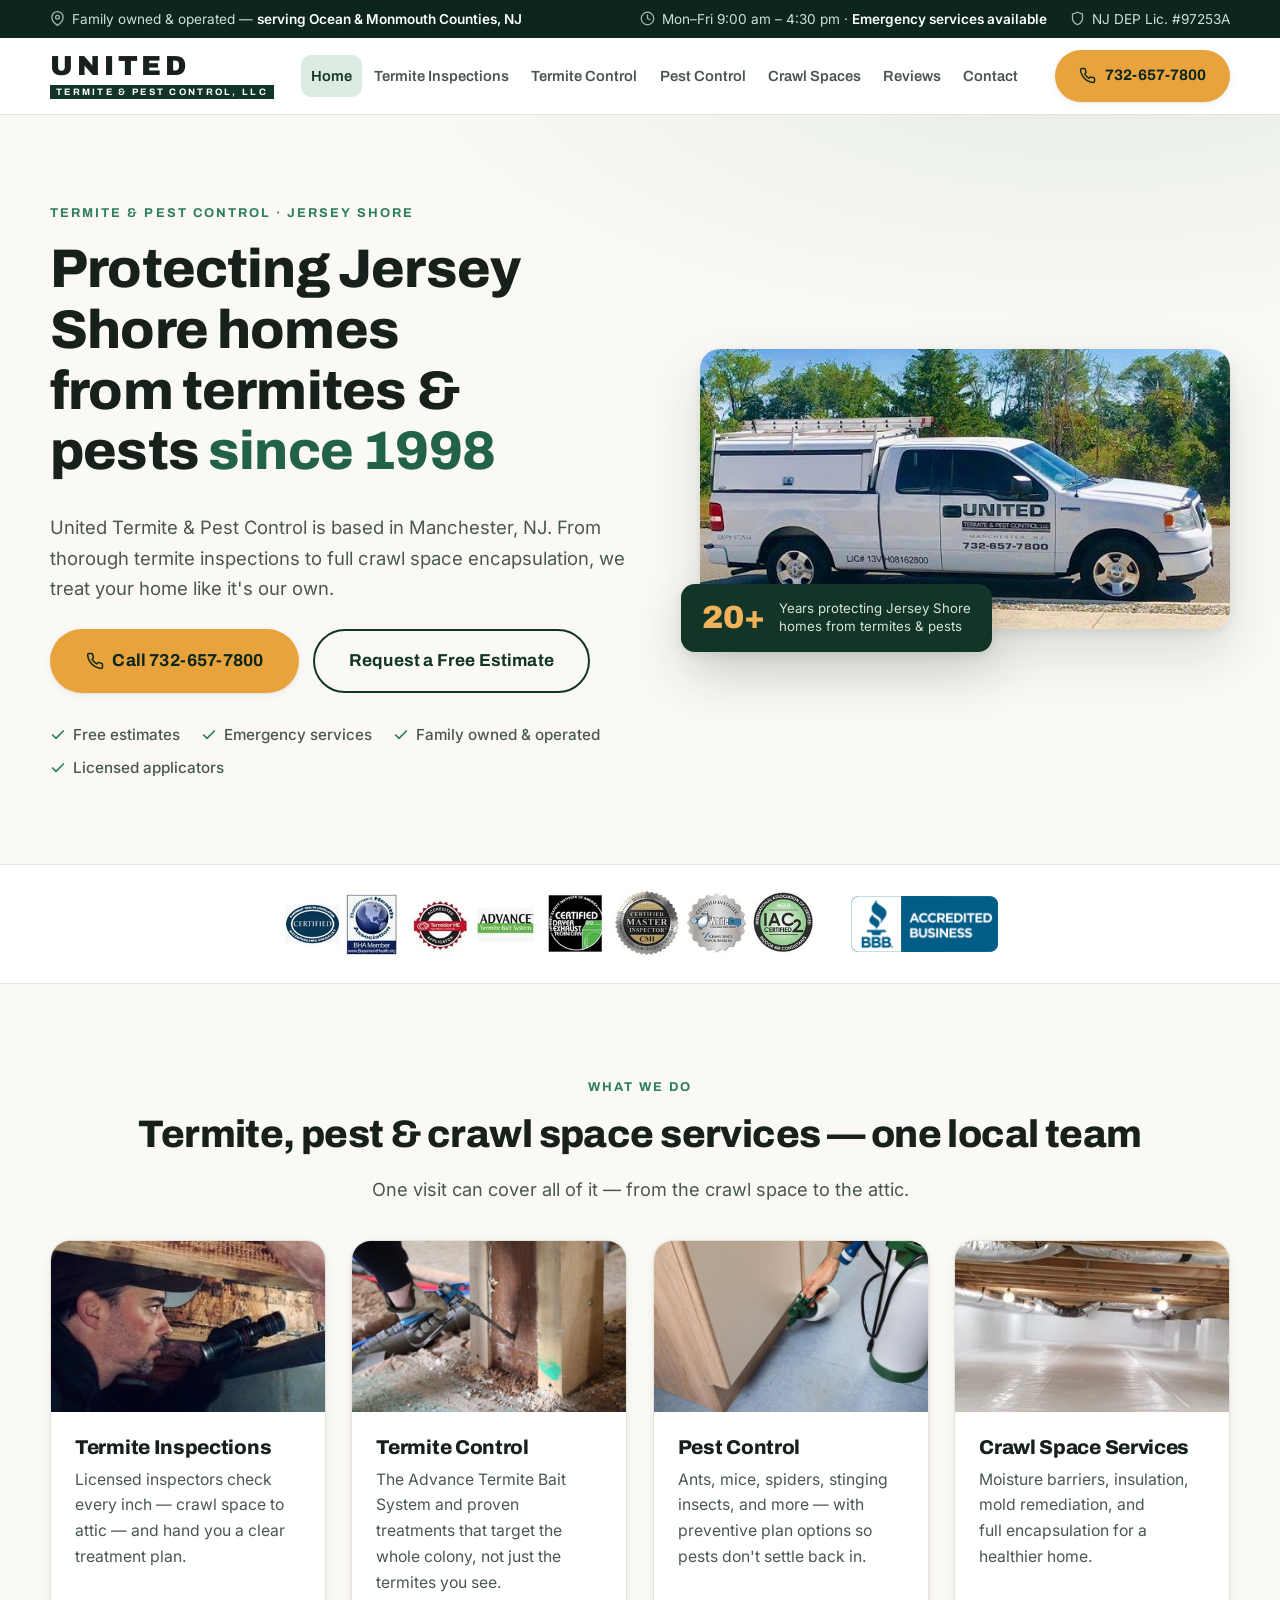
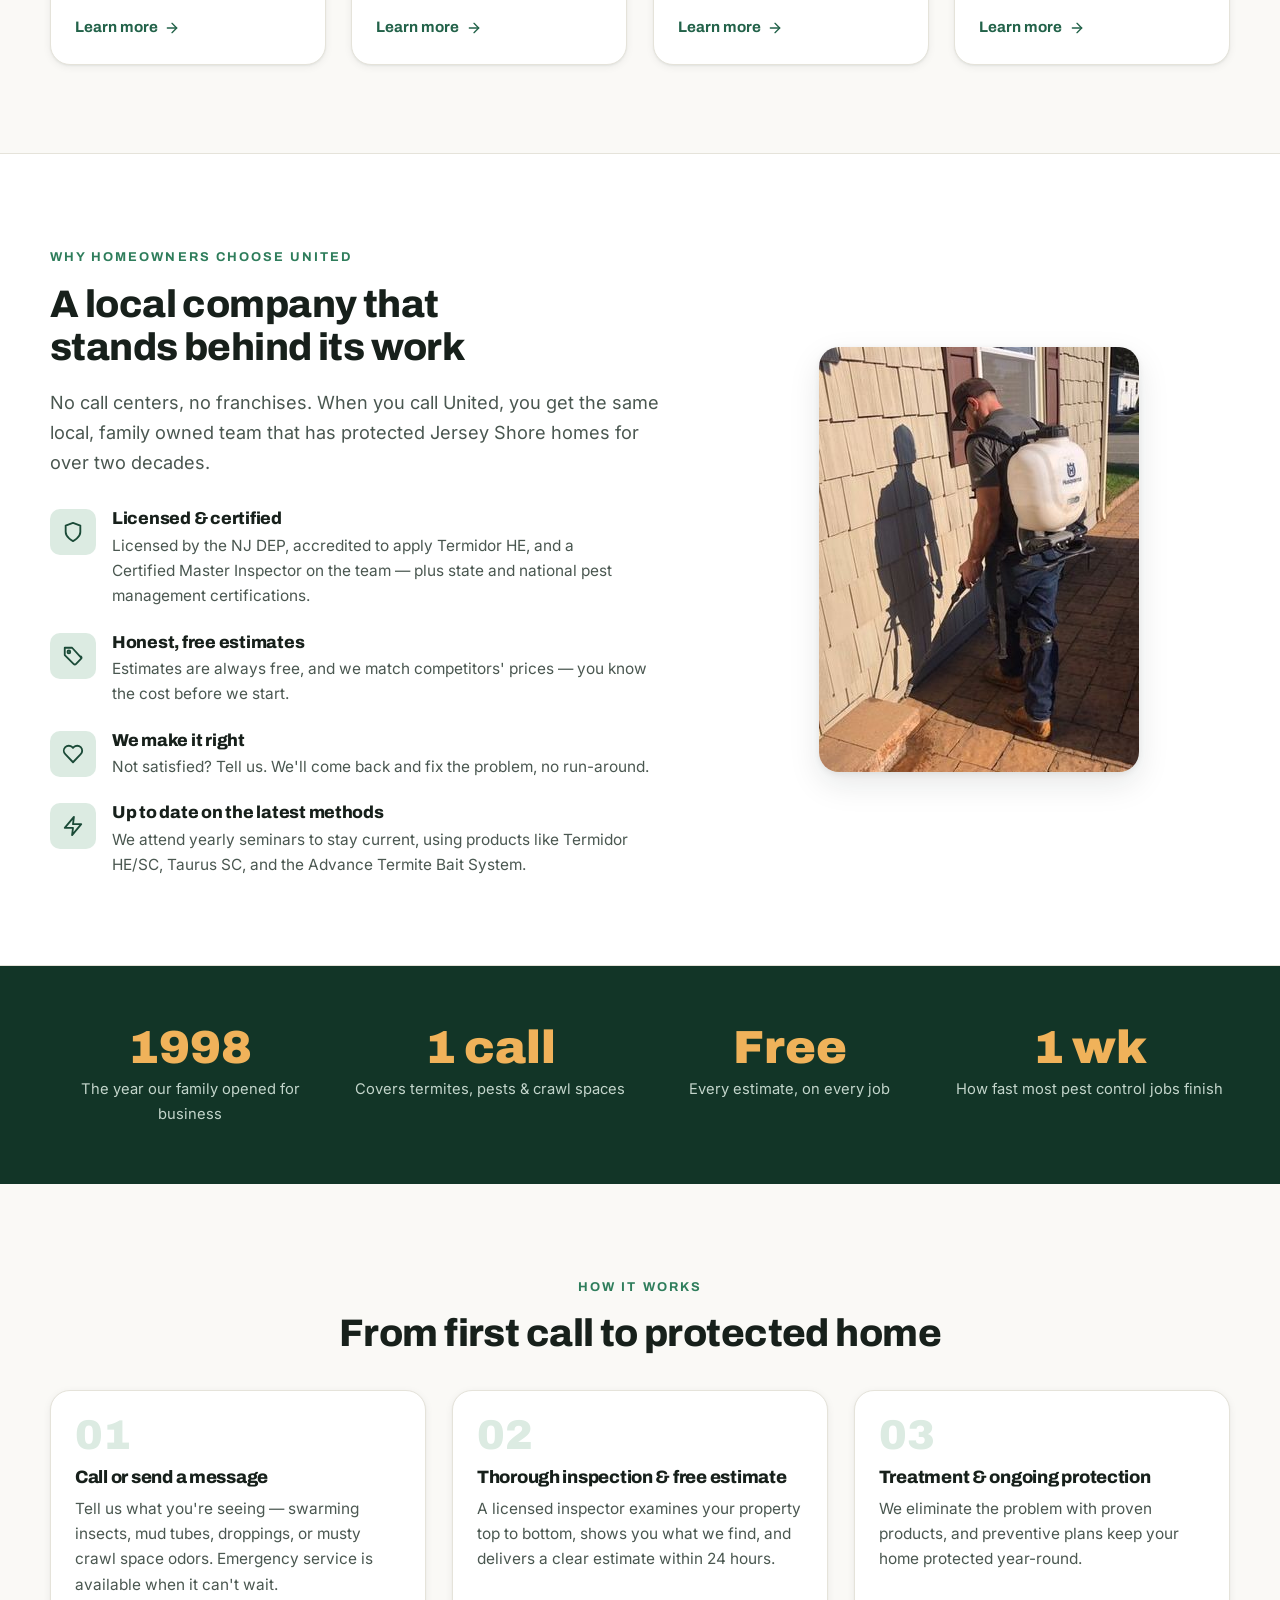
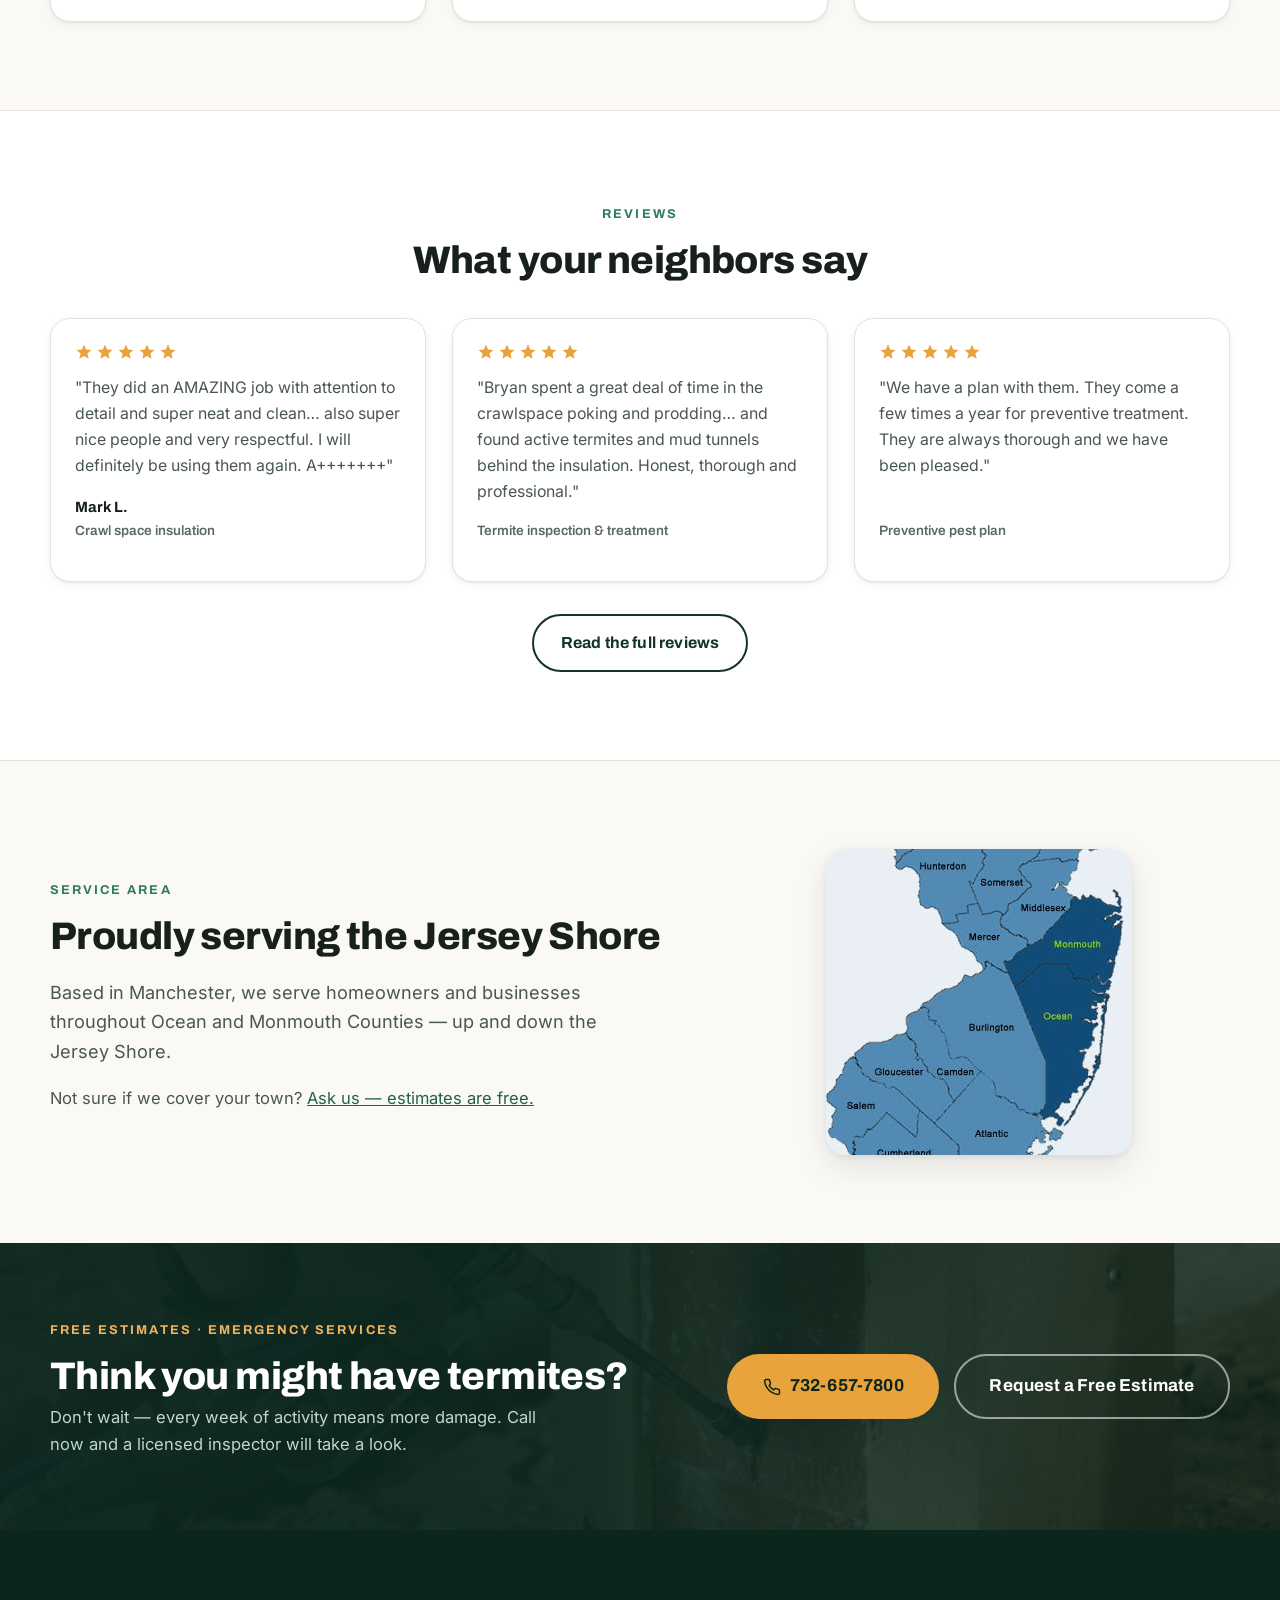
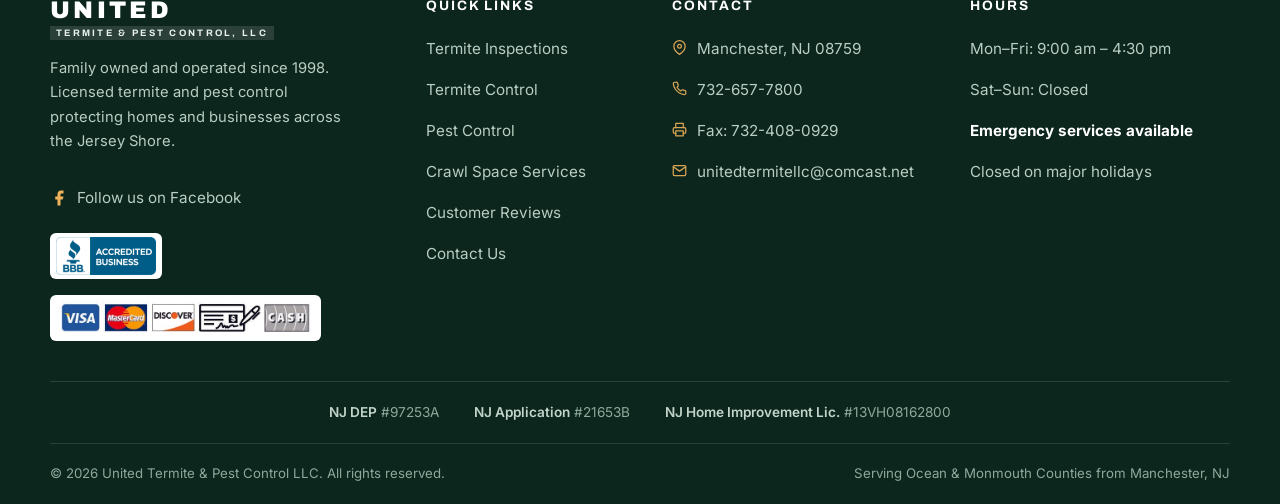
==== index.html @ 91f745ea "United Termite & Pest Control — rebuilt website Static, dependency-free rebuild of unitedtermitenj.n" ====
<!DOCTYPE html>
<html lang="en">
<head>
  <meta charset="utf-8">
  <meta name="viewport" content="width=device-width, initial-scale=1">
  <meta name="theme-color" content="#0c261d">
  <meta name="twitter:card" content="summary_large_image">
  <title>United Termite &amp; Pest Control LLC | Manchester, NJ</title>
  <meta name="description" content="Family owned termite &amp; pest control serving Ocean &amp; Monmouth Counties, NJ since 1998. Free estimates &amp; emergency service. Call 732-657-7800.">
  <link rel="canonical" href="https://www.unitedtermitenj.net/">
  <meta property="og:type" content="website">
  <meta property="og:title" content="United Termite &amp; Pest Control LLC | Manchester, NJ">
  <meta property="og:description" content="Family owned termite &amp; pest control serving the Jersey Shore since 1998. Free estimates — call 732-657-7800.">
  <meta property="og:image" content="https://www.unitedtermitenj.net/images/og-card.jpg">
  <meta property="og:url" content="https://www.unitedtermitenj.net/">
  <link rel="icon" type="image/svg+xml" href="favicon.svg">
  <link rel="apple-touch-icon" href="apple-touch-icon.png">
  <link rel="manifest" href="site.webmanifest">
  <link rel="preload" as="font" type="font/woff2" href="fonts/inter-latin.woff2" crossorigin>
  <link rel="preload" as="font" type="font/woff2" href="fonts/archivo-latin.woff2" crossorigin>
  <link rel="stylesheet" href="css/styles.css">
  <script type="application/ld+json">
  {
    "@context": "https://schema.org",
    "@type": ["LocalBusiness", "HomeAndConstructionBusiness"],
    "@id": "https://www.unitedtermitenj.net/#business",
    "name": "United Termite & Pest Control LLC",
    "description": "Family owned termite and pest control company serving Ocean & Monmouth Counties, NJ since 1998. Termite inspections, termite control, pest control, and crawl space services.",
    "url": "https://www.unitedtermitenj.net/",
    "telephone": "+1-732-657-7800",
    "faxNumber": "+1-732-408-0929",
    "email": "unitedtermitellc@comcast.net",
    "foundingDate": "1998",
    "image": "https://www.unitedtermitenj.net/images/truck.jpg",
    "address": {
      "@type": "PostalAddress",
      "addressLocality": "Manchester",
      "addressRegion": "NJ",
      "postalCode": "08759",
      "addressCountry": "US"
    },
    "areaServed": [
      { "@type": "AdministrativeArea", "name": "Ocean County, NJ" },
      { "@type": "AdministrativeArea", "name": "Monmouth County, NJ" }
    ],
    "openingHoursSpecification": [{
      "@type": "OpeningHoursSpecification",
      "dayOfWeek": ["Monday", "Tuesday", "Wednesday", "Thursday", "Friday"],
      "opens": "09:00",
      "closes": "16:30"
    }],
    "sameAs": ["https://www.facebook.com/united-termite-pest-control-llc-146600598717512"]
  }
  </script>
</head>
<body>
  <a class="skip-link" href="#main">Skip to content</a>

  <div class="topbar">
    <div class="container">
      <span class="topbar-item">
        <svg width="15" height="15" viewBox="0 0 24 24" fill="none" stroke="currentColor" stroke-width="2" stroke-linecap="round" stroke-linejoin="round" aria-hidden="true"><path d="M21 10c0 7-9 13-9 13s-9-6-9-13a9 9 0 0 1 18 0z"/><circle cx="12" cy="10" r="3"/></svg>
        <span><span class="topbar-lede">Family owned &amp; operated — </span><strong>serving Ocean &amp; Monmouth Counties, NJ</strong></span>
      </span>
      <div class="topbar-right">
        <span class="topbar-item topbar-hours">
          <svg width="15" height="15" viewBox="0 0 24 24" fill="none" stroke="currentColor" stroke-width="2" stroke-linecap="round" stroke-linejoin="round" aria-hidden="true"><circle cx="12" cy="12" r="10"/><polyline points="12 6 12 12 16 14"/></svg>
          <span>Mon–Fri 9:00 am – 4:30 pm · <strong>Emergency services available</strong></span>
        </span>
        <span class="topbar-item">
          <svg width="15" height="15" viewBox="0 0 24 24" fill="none" stroke="currentColor" stroke-width="2" stroke-linecap="round" stroke-linejoin="round" aria-hidden="true"><path d="M12 22s8-4 8-10V5l-8-3-8 3v7c0 6 8 10 8 10z"/></svg>
          <span>NJ DEP Lic. #97253A</span>
        </span>
      </div>
    </div>
  </div>

  <header class="site-header">
    <div class="container">
      <a class="brand" href="index.html" aria-label="United Termite and Pest Control LLC — home">
        <span class="brand-name">UNITED</span>
        <span class="brand-sub">TERMITE &amp; PEST CONTROL, LLC</span>
      </a>
      <button class="nav-toggle" aria-expanded="false" aria-controls="site-nav">
        <span class="bars"></span>
        <span class="visually-hidden">Menu</span>
      </button>
      <nav class="site-nav" id="site-nav" aria-label="Main navigation">
        <a href="index.html" aria-current="page">Home</a>
        <a href="termite-inspections.html">Termite Inspections</a>
        <a href="termite-control.html">Termite Control</a>
        <a href="pest-control.html">Pest Control</a>
        <a href="crawl-space-services.html">Crawl Spaces</a>
        <a href="reviews.html">Reviews</a>
        <a href="contact.html">Contact</a>
        <a class="nav-call" href="tel:+17326577800">Call 732-657-7800</a>
      </nav>
      <div class="header-cta">
        <a class="btn btn--primary" href="tel:+17326577800">
          <svg width="17" height="17" viewBox="0 0 24 24" fill="none" stroke="currentColor" stroke-width="2" stroke-linecap="round" stroke-linejoin="round" aria-hidden="true"><path d="M22 16.92v3a2 2 0 0 1-2.18 2 19.79 19.79 0 0 1-8.63-3.07 19.5 19.5 0 0 1-6-6 19.79 19.79 0 0 1-3.07-8.67A2 2 0 0 1 4.11 2h3a2 2 0 0 1 2 1.72 12.84 12.84 0 0 0 .7 2.81 2 2 0 0 1-.45 2.11L8.09 9.91a16 16 0 0 0 6 6l1.27-1.27a2 2 0 0 1 2.11-.45 12.84 12.84 0 0 0 2.81.7A2 2 0 0 1 22 16.92z"/></svg>
          732-657-7800
        </a>
      </div>
    </div>
  </header>

  <main id="main">

    <!-- Hero -->
    <section class="hero">
      <div class="container">
        <div class="hero-content">
          <span class="kicker">Termite &amp; Pest Control · Jersey Shore</span>
          <h1>Protecting Jersey Shore homes from termites &amp; pests <span class="accent">since 1998</span></h1>
          <p class="hero-sub">United Termite &amp; Pest Control is based in Manchester, NJ. From thorough termite inspections to full crawl space encapsulation, we treat your home like it's our own.</p>
          <div class="hero-ctas">
            <a class="btn btn--primary btn--lg" href="tel:+17326577800">
              <svg width="18" height="18" viewBox="0 0 24 24" fill="none" stroke="currentColor" stroke-width="2" stroke-linecap="round" stroke-linejoin="round" aria-hidden="true"><path d="M22 16.92v3a2 2 0 0 1-2.18 2 19.79 19.79 0 0 1-8.63-3.07 19.5 19.5 0 0 1-6-6 19.79 19.79 0 0 1-3.07-8.67A2 2 0 0 1 4.11 2h3a2 2 0 0 1 2 1.72 12.84 12.84 0 0 0 .7 2.81 2 2 0 0 1-.45 2.11L8.09 9.91a16 16 0 0 0 6 6l1.27-1.27a2 2 0 0 1 2.11-.45 12.84 12.84 0 0 0 2.81.7A2 2 0 0 1 22 16.92z"/></svg>
              Call 732-657-7800
            </a>
            <a class="btn btn--outline btn--lg" href="contact.html">Request a Free Estimate</a>
          </div>
          <ul class="hero-points">
            <li><svg width="16" height="16" viewBox="0 0 24 24" fill="none" stroke="currentColor" stroke-width="2.5" stroke-linecap="round" stroke-linejoin="round" aria-hidden="true"><polyline points="20 6 9 17 4 12"/></svg>Free estimates</li>
            <li><svg width="16" height="16" viewBox="0 0 24 24" fill="none" stroke="currentColor" stroke-width="2.5" stroke-linecap="round" stroke-linejoin="round" aria-hidden="true"><polyline points="20 6 9 17 4 12"/></svg>Emergency services</li>
            <li><svg width="16" height="16" viewBox="0 0 24 24" fill="none" stroke="currentColor" stroke-width="2.5" stroke-linecap="round" stroke-linejoin="round" aria-hidden="true"><polyline points="20 6 9 17 4 12"/></svg>Family owned &amp; operated</li>
            <li><svg width="16" height="16" viewBox="0 0 24 24" fill="none" stroke="currentColor" stroke-width="2.5" stroke-linecap="round" stroke-linejoin="round" aria-hidden="true"><polyline points="20 6 9 17 4 12"/></svg>Licensed applicators</li>
          </ul>
        </div>
        <div class="hero-media">
          <img class="hero-photo" src="images/truck.jpg" alt="United Termite &amp; Pest Control service truck in Manchester, NJ" width="640" height="338" fetchpriority="high" decoding="async">
          <div class="hero-badge">
            <span class="num">20+</span>
            <span class="lbl">Years protecting Jersey Shore<br>homes from termites &amp; pests</span>
          </div>
        </div>
      </div>
    </section>

    <!-- Credentials strip -->
    <div class="trustbar">
      <div class="container">
        <img src="images/badges.jpg" alt="Certifications: Basement Health Association, Termidor HE Accredited Applicator, Advance Termite Bait System, Certified Dryer Exhaust Technician, Certified Master Inspector, WhiteCap Crawl Space Vapor Barrier Certified Installer, IAC2 Certified" width="900" height="124" decoding="async">
        <img src="images/bbb.png" alt="BBB Accredited Business" style="max-height:56px" loading="lazy" width="300" height="114" decoding="async">
      </div>
    </div>

    <!-- Services -->
    <section class="section" id="services">
      <div class="container">
        <div class="center reveal">
          <span class="kicker">What we do</span>
          <h2>Termite, pest &amp; crawl space services — one local team</h2>
          <p class="lede">One visit can cover all of it — from the crawl space to the attic.</p>
        </div>
        <div class="grid grid--4 grid-below-intro">
          <a class="card reveal" href="termite-inspections.html">
            <div class="card-media"><img src="images/tech-crawlspace.jpg" alt="Technician inspecting a crawl space with a flashlight" loading="lazy" width="320" height="423" decoding="async"></div>
            <div class="card-body">
              <h3>Termite Inspections</h3>
              <p>Licensed inspectors check every inch — crawl space to attic — and hand you a clear treatment plan.</p>
              <span class="card-link">Learn more <svg width="16" height="16" viewBox="0 0 24 24" fill="none" stroke="currentColor" stroke-width="2" stroke-linecap="round" stroke-linejoin="round" aria-hidden="true"><line x1="5" y1="12" x2="19" y2="12"/><polyline points="12 5 19 12 12 19"/></svg></span>
            </div>
          </a>
          <a class="card reveal" href="termite-control.html">
            <div class="card-media"><img src="images/treatment-injection.jpg" alt="Termite treatment being injected into a wooden support post" loading="lazy" width="1200" height="804" decoding="async"></div>
            <div class="card-body">
              <h3>Termite Control</h3>
              <p>The Advance Termite Bait System and proven treatments that target the whole colony, not just the termites you see.</p>
              <span class="card-link">Learn more <svg width="16" height="16" viewBox="0 0 24 24" fill="none" stroke="currentColor" stroke-width="2" stroke-linecap="round" stroke-linejoin="round" aria-hidden="true"><line x1="5" y1="12" x2="19" y2="12"/><polyline points="12 5 19 12 12 19"/></svg></span>
            </div>
          </a>
          <a class="card reveal" href="pest-control.html">
            <div class="card-media"><img src="images/treatment-baseboard.jpg" alt="Pest control treatment being applied along a kitchen baseboard" loading="lazy" width="1200" height="804" decoding="async"></div>
            <div class="card-body">
              <h3>Pest Control</h3>
              <p>Ants, mice, spiders, stinging insects, and more — with preventive plan options so pests don't settle back in.</p>
              <span class="card-link">Learn more <svg width="16" height="16" viewBox="0 0 24 24" fill="none" stroke="currentColor" stroke-width="2" stroke-linecap="round" stroke-linejoin="round" aria-hidden="true"><line x1="5" y1="12" x2="19" y2="12"/><polyline points="12 5 19 12 12 19"/></svg></span>
            </div>
          </a>
          <a class="card reveal" href="crawl-space-services.html">
            <div class="card-media"><img src="images/crawlspace-encapsulated.jpg" alt="Fully encapsulated crawl space with white vapor barrier" loading="lazy" width="370" height="247" decoding="async"></div>
            <div class="card-body">
              <h3>Crawl Space Services</h3>
              <p>Moisture barriers, insulation, mold remediation, and full encapsulation for a healthier home.</p>
              <span class="card-link">Learn more <svg width="16" height="16" viewBox="0 0 24 24" fill="none" stroke="currentColor" stroke-width="2" stroke-linecap="round" stroke-linejoin="round" aria-hidden="true"><line x1="5" y1="12" x2="19" y2="12"/><polyline points="12 5 19 12 12 19"/></svg></span>
            </div>
          </a>
        </div>
      </div>
    </section>

    <!-- Why choose us -->
    <section class="section section--alt">
      <div class="container split">
        <div class="reveal">
          <span class="kicker">Why homeowners choose United</span>
          <h2>A local company that stands behind its work</h2>
          <p class="lede" style="margin-bottom:2rem">No call centers, no franchises. When you call United, you get the same local, family owned team that has protected Jersey Shore homes for over two decades.</p>
          <div class="grid" style="gap:1.5rem">
            <div class="feature">
              <span class="feature-icon"><svg width="22" height="22" viewBox="0 0 24 24" fill="none" stroke="currentColor" stroke-width="2" stroke-linecap="round" stroke-linejoin="round" aria-hidden="true"><path d="M12 22s8-4 8-10V5l-8-3-8 3v7c0 6 8 10 8 10z"/></svg></span>
              <div>
                <h3>Licensed &amp; certified</h3>
                <p>Licensed by the NJ DEP, accredited to apply Termidor HE, and a Certified Master Inspector on the team — plus state and national pest management certifications.</p>
              </div>
            </div>
            <div class="feature">
              <span class="feature-icon"><svg width="22" height="22" viewBox="0 0 24 24" fill="none" stroke="currentColor" stroke-width="2" stroke-linecap="round" stroke-linejoin="round" aria-hidden="true"><path d="M20.59 13.41 11 3H3v8l9.59 9.59a2 2 0 0 0 2.82 0l5.18-5.36a2 2 0 0 0 0-2.82z"/><circle cx="7.5" cy="7.5" r="1.5"/></svg></span>
              <div>
                <h3>Honest, free estimates</h3>
                <p>Estimates are always free, and we match competitors' prices — you know the cost before we start.</p>
              </div>
            </div>
            <div class="feature">
              <span class="feature-icon"><svg width="22" height="22" viewBox="0 0 24 24" fill="none" stroke="currentColor" stroke-width="2" stroke-linecap="round" stroke-linejoin="round" aria-hidden="true"><path d="M20.42 4.58a5.4 5.4 0 0 0-7.65 0l-.77.78-.77-.78a5.4 5.4 0 0 0-7.65 7.65l.77.78L12 21l7.65-7.99.77-.78a5.4 5.4 0 0 0 0-7.65z"/></svg></span>
              <div>
                <h3>We make it right</h3>
                <p>Not satisfied? Tell us. We'll come back and fix the problem, no run-around.</p>
              </div>
            </div>
            <div class="feature">
              <span class="feature-icon"><svg width="22" height="22" viewBox="0 0 24 24" fill="none" stroke="currentColor" stroke-width="2" stroke-linecap="round" stroke-linejoin="round" aria-hidden="true"><path d="M13 2 3 14h9l-1 8 10-12h-9l1-8z"/></svg></span>
              <div>
                <h3>Up to date on the latest methods</h3>
                <p>We attend yearly seminars to stay current, using products like Termidor HE/SC, Taurus SC, and the Advance Termite Bait System.</p>
              </div>
            </div>
          </div>
        </div>
        <div class="split-media reveal">
          <img class="photo--native" src="images/tech-foundation.jpg" alt="United technician treating the foundation of a Jersey Shore home" loading="lazy" width="320" height="425" decoding="async">
        </div>
      </div>
    </section>

    <!-- Stats -->
    <section class="section--green section--tight">
      <div class="container">
        <h2 class="visually-hidden">United by the numbers</h2>
        <div class="stats">
          <div class="stat reveal"><div class="num">1998</div><div class="lbl">The year our family opened for business</div></div>
          <div class="stat reveal"><div class="num">1 call</div><div class="lbl">Covers termites, pests &amp; crawl spaces</div></div>
          <div class="stat reveal"><div class="num">Free</div><div class="lbl">Every estimate, on every job</div></div>
          <div class="stat reveal"><div class="num">1 wk</div><div class="lbl">How fast most pest control jobs finish</div></div>
        </div>
      </div>
    </section>

    <!-- Process -->
    <section class="section">
      <div class="container">
        <div class="center reveal">
          <span class="kicker">How it works</span>
          <h2>From first call to protected home</h2>
        </div>
        <div class="grid grid--3 steps grid-below-intro">
          <div class="card step reveal">
            <h3>Call or send a message</h3>
            <p>Tell us what you're seeing — swarming insects, mud tubes, droppings, or musty crawl space odors. Emergency service is available when it can't wait.</p>
          </div>
          <div class="card step reveal">
            <h3>Thorough inspection &amp; free estimate</h3>
            <p>A licensed inspector examines your property top to bottom, shows you what we find, and delivers a clear estimate within 24 hours.</p>
          </div>
          <div class="card step reveal">
            <h3>Treatment &amp; ongoing protection</h3>
            <p>We eliminate the problem with proven products, and preventive plans keep your home protected year-round.</p>
          </div>
        </div>
      </div>
    </section>

    <!-- Reviews preview -->
    <section class="section section--alt">
      <div class="container">
        <div class="center reveal">
          <span class="kicker">Reviews</span>
          <h2>What your neighbors say</h2>
        </div>
        <div class="grid grid--3 grid-below-intro">
          <div class="review-card reveal">
            <span class="stars" role="img" aria-label="5 out of 5 stars">
              <svg viewBox="0 0 24 24" fill="currentColor" aria-hidden="true"><path d="M12 17.27 18.18 21l-1.64-7.03L22 9.24l-7.19-.61L12 2 9.19 8.63 2 9.24l5.46 4.73L5.82 21z"/></svg><svg viewBox="0 0 24 24" fill="currentColor" aria-hidden="true"><path d="M12 17.27 18.18 21l-1.64-7.03L22 9.24l-7.19-.61L12 2 9.19 8.63 2 9.24l5.46 4.73L5.82 21z"/></svg><svg viewBox="0 0 24 24" fill="currentColor" aria-hidden="true"><path d="M12 17.27 18.18 21l-1.64-7.03L22 9.24l-7.19-.61L12 2 9.19 8.63 2 9.24l5.46 4.73L5.82 21z"/></svg><svg viewBox="0 0 24 24" fill="currentColor" aria-hidden="true"><path d="M12 17.27 18.18 21l-1.64-7.03L22 9.24l-7.19-.61L12 2 9.19 8.63 2 9.24l5.46 4.73L5.82 21z"/></svg><svg viewBox="0 0 24 24" fill="currentColor" aria-hidden="true"><path d="M12 17.27 18.18 21l-1.64-7.03L22 9.24l-7.19-.61L12 2 9.19 8.63 2 9.24l5.46 4.73L5.82 21z"/></svg>
            </span>
            <blockquote>"They did an AMAZING job with attention to detail and super neat and clean… also super nice people and very respectful. I will definitely be using them again. A+++++++"</blockquote>
            <p class="attribution">Mark L. <span>Crawl space insulation</span></p>
          </div>
          <div class="review-card reveal">
            <span class="stars" role="img" aria-label="5 out of 5 stars">
              <svg viewBox="0 0 24 24" fill="currentColor" aria-hidden="true"><path d="M12 17.27 18.18 21l-1.64-7.03L22 9.24l-7.19-.61L12 2 9.19 8.63 2 9.24l5.46 4.73L5.82 21z"/></svg><svg viewBox="0 0 24 24" fill="currentColor" aria-hidden="true"><path d="M12 17.27 18.18 21l-1.64-7.03L22 9.24l-7.19-.61L12 2 9.19 8.63 2 9.24l5.46 4.73L5.82 21z"/></svg><svg viewBox="0 0 24 24" fill="currentColor" aria-hidden="true"><path d="M12 17.27 18.18 21l-1.64-7.03L22 9.24l-7.19-.61L12 2 9.19 8.63 2 9.24l5.46 4.73L5.82 21z"/></svg><svg viewBox="0 0 24 24" fill="currentColor" aria-hidden="true"><path d="M12 17.27 18.18 21l-1.64-7.03L22 9.24l-7.19-.61L12 2 9.19 8.63 2 9.24l5.46 4.73L5.82 21z"/></svg><svg viewBox="0 0 24 24" fill="currentColor" aria-hidden="true"><path d="M12 17.27 18.18 21l-1.64-7.03L22 9.24l-7.19-.61L12 2 9.19 8.63 2 9.24l5.46 4.73L5.82 21z"/></svg>
            </span>
            <blockquote>"Bryan spent a great deal of time in the crawlspace poking and prodding… and found active termites and mud tunnels behind the insulation. Honest, thorough and professional."</blockquote>
            <p class="attribution"><span>Termite inspection &amp; treatment</span></p>
          </div>
          <div class="review-card reveal">
            <span class="stars" role="img" aria-label="5 out of 5 stars">
              <svg viewBox="0 0 24 24" fill="currentColor" aria-hidden="true"><path d="M12 17.27 18.18 21l-1.64-7.03L22 9.24l-7.19-.61L12 2 9.19 8.63 2 9.24l5.46 4.73L5.82 21z"/></svg><svg viewBox="0 0 24 24" fill="currentColor" aria-hidden="true"><path d="M12 17.27 18.18 21l-1.64-7.03L22 9.24l-7.19-.61L12 2 9.19 8.63 2 9.24l5.46 4.73L5.82 21z"/></svg><svg viewBox="0 0 24 24" fill="currentColor" aria-hidden="true"><path d="M12 17.27 18.18 21l-1.64-7.03L22 9.24l-7.19-.61L12 2 9.19 8.63 2 9.24l5.46 4.73L5.82 21z"/></svg><svg viewBox="0 0 24 24" fill="currentColor" aria-hidden="true"><path d="M12 17.27 18.18 21l-1.64-7.03L22 9.24l-7.19-.61L12 2 9.19 8.63 2 9.24l5.46 4.73L5.82 21z"/></svg><svg viewBox="0 0 24 24" fill="currentColor" aria-hidden="true"><path d="M12 17.27 18.18 21l-1.64-7.03L22 9.24l-7.19-.61L12 2 9.19 8.63 2 9.24l5.46 4.73L5.82 21z"/></svg>
            </span>
            <blockquote>"We have a plan with them. They come a few times a year for preventive treatment. They are always thorough and we have been pleased."</blockquote>
            <p class="attribution"><span>Preventive pest plan</span></p>
          </div>
        </div>
        <div class="center" style="margin-top:2rem">
          <a class="btn btn--outline" href="reviews.html">Read the full reviews</a>
        </div>
      </div>
    </section>

    <!-- Service area -->
    <section class="section">
      <div class="container split">
        <div class="reveal">
          <span class="kicker">Service area</span>
          <h2>Proudly serving the Jersey Shore</h2>
          <p class="lede">Based in Manchester, we serve homeowners and businesses throughout Ocean and Monmouth Counties — up and down the Jersey Shore.</p>
          <p style="color:var(--ink-soft)">Not sure if we cover your town? <a href="contact.html">Ask us — estimates are free.</a></p>
        </div>
        <div class="split-media reveal">
          <img class="photo--native" src="images/map.png" alt="Map of the United Termite &amp; Pest Control service area on the Jersey Shore" loading="lazy" width="306" height="306" decoding="async">
        </div>
      </div>
    </section>

    <!-- CTA band -->
    <section class="cta-band cta-band--photo">
      <div class="container">
        <div class="reveal">
          <span class="kicker">Free estimates · Emergency services</span>
          <h2>Think you might have termites?</h2>
          <p>Don't wait — every week of activity means more damage. Call now and a licensed inspector will take a look.</p>
        </div>
        <div class="cta-actions reveal">
          <a class="btn btn--primary btn--lg" href="tel:+17326577800">
            <svg width="18" height="18" viewBox="0 0 24 24" fill="none" stroke="currentColor" stroke-width="2" stroke-linecap="round" stroke-linejoin="round" aria-hidden="true"><path d="M22 16.92v3a2 2 0 0 1-2.18 2 19.79 19.79 0 0 1-8.63-3.07 19.5 19.5 0 0 1-6-6 19.79 19.79 0 0 1-3.07-8.67A2 2 0 0 1 4.11 2h3a2 2 0 0 1 2 1.72 12.84 12.84 0 0 0 .7 2.81 2 2 0 0 1-.45 2.11L8.09 9.91a16 16 0 0 0 6 6l1.27-1.27a2 2 0 0 1 2.11-.45 12.84 12.84 0 0 0 2.81.7A2 2 0 0 1 22 16.92z"/></svg>
            732-657-7800
          </a>
          <a class="btn btn--light-outline btn--lg" href="contact.html">Request a Free Estimate</a>
        </div>
      </div>
    </section>
  </main>

  <footer class="site-footer">
    <div class="container">
      <div class="footer-main">
        <div class="footer-brand">
          <a class="brand" href="index.html" aria-label="United Termite and Pest Control LLC — home">
            <span class="brand-name">UNITED</span>
            <span class="brand-sub">TERMITE &amp; PEST CONTROL, LLC</span>
          </a>
          <p>Family owned and operated since 1998. Licensed termite and pest control protecting homes and businesses across the Jersey Shore.</p>
          <a class="footer-social" href="https://www.facebook.com/united-termite-pest-control-llc-146600598717512" target="_blank" rel="noopener">
            <svg width="18" height="18" viewBox="0 0 24 24" fill="currentColor" aria-hidden="true"><path d="M18 2h-3a5 5 0 0 0-5 5v3H7v4h3v8h4v-8h3l1-4h-4V7a1 1 0 0 1 1-1h3z"/></svg>
            Follow us on Facebook
          </a>
          <div class="footer-badges">
            <img src="images/bbb.png" alt="BBB Accredited Business" loading="lazy" width="300" height="114" decoding="async">
            <img src="images/payment-options.jpg" alt="Accepted payment methods" loading="lazy" width="626" height="92" decoding="async">
          </div>
        </div>
        <nav class="footer-col" aria-label="Footer links">
          <h3 class="footer-heading">Quick Links</h3>
          <ul>
            <li><a href="termite-inspections.html">Termite Inspections</a></li>
            <li><a href="termite-control.html">Termite Control</a></li>
            <li><a href="pest-control.html">Pest Control</a></li>
            <li><a href="crawl-space-services.html">Crawl Space Services</a></li>
            <li><a href="reviews.html">Customer Reviews</a></li>
            <li><a href="contact.html">Contact Us</a></li>
          </ul>
        </nav>
        <div class="footer-col">
          <h3 class="footer-heading">Contact</h3>
          <ul>
            <li>
              <svg width="15" height="15" viewBox="0 0 24 24" fill="none" stroke="currentColor" stroke-width="2" stroke-linecap="round" stroke-linejoin="round" aria-hidden="true"><path d="M21 10c0 7-9 13-9 13s-9-6-9-13a9 9 0 0 1 18 0z"/><circle cx="12" cy="10" r="3"/></svg>
              <span>Manchester, NJ 08759</span>
            </li>
            <li>
              <svg width="15" height="15" viewBox="0 0 24 24" fill="none" stroke="currentColor" stroke-width="2" stroke-linecap="round" stroke-linejoin="round" aria-hidden="true"><path d="M22 16.92v3a2 2 0 0 1-2.18 2 19.79 19.79 0 0 1-8.63-3.07 19.5 19.5 0 0 1-6-6 19.79 19.79 0 0 1-3.07-8.67A2 2 0 0 1 4.11 2h3a2 2 0 0 1 2 1.72 12.84 12.84 0 0 0 .7 2.81 2 2 0 0 1-.45 2.11L8.09 9.91a16 16 0 0 0 6 6l1.27-1.27a2 2 0 0 1 2.11-.45 12.84 12.84 0 0 0 2.81.7A2 2 0 0 1 22 16.92z"/></svg>
              <a href="tel:+17326577800">732-657-7800</a>
            </li>
            <li>
              <svg width="15" height="15" viewBox="0 0 24 24" fill="none" stroke="currentColor" stroke-width="2" stroke-linecap="round" stroke-linejoin="round" aria-hidden="true"><polyline points="6 9 6 2 18 2 18 9"/><path d="M6 18H4a2 2 0 0 1-2-2v-5a2 2 0 0 1 2-2h16a2 2 0 0 1 2 2v5a2 2 0 0 1-2 2h-2"/><rect x="6" y="14" width="12" height="8"/></svg>
              <span>Fax: 732-408-0929</span>
            </li>
            <li>
              <svg width="15" height="15" viewBox="0 0 24 24" fill="none" stroke="currentColor" stroke-width="2" stroke-linecap="round" stroke-linejoin="round" aria-hidden="true"><path d="M4 4h16c1.1 0 2 .9 2 2v12c0 1.1-.9 2-2 2H4c-1.1 0-2-.9-2-2V6c0-1.1.9-2 2-2z"/><polyline points="22,6 12,13 2,6"/></svg>
              <a href="mailto:unitedtermitellc@comcast.net">unitedtermitellc@comcast.net</a>
            </li>
          </ul>
        </div>
        <div class="footer-col">
          <h3 class="footer-heading">Hours</h3>
          <ul>
            <li><span>Mon–Fri: 9:00 am – 4:30 pm</span></li>
            <li><span>Sat–Sun: Closed</span></li>
            <li><span><strong>Emergency services available</strong></span></li>
            <li><span>Closed on major holidays</span></li>
          </ul>
        </div>
      </div>
      <div class="footer-licenses">
        <span><strong>NJ DEP</strong> #97253A</span>
        <span><strong>NJ Application</strong> #21653B</span>
        <span><strong>NJ Home Improvement Lic.</strong> #13VH08162800</span>
      </div>
      <div class="footer-bottom">
        <span>© <span data-year>2026</span> United Termite &amp; Pest Control LLC. All rights reserved.</span>
        <span>Serving Ocean &amp; Monmouth Counties from Manchester, NJ</span>
      </div>
    </div>
  </footer>

  <a class="call-fab" href="tel:+17326577800">
    <svg width="18" height="18" viewBox="0 0 24 24" fill="none" stroke="currentColor" stroke-width="2" stroke-linecap="round" stroke-linejoin="round" aria-hidden="true"><path d="M22 16.92v3a2 2 0 0 1-2.18 2 19.79 19.79 0 0 1-8.63-3.07 19.5 19.5 0 0 1-6-6 19.79 19.79 0 0 1-3.07-8.67A2 2 0 0 1 4.11 2h3a2 2 0 0 1 2 1.72 12.84 12.84 0 0 0 .7 2.81 2 2 0 0 1-.45 2.11L8.09 9.91a16 16 0 0 0 6 6l1.27-1.27a2 2 0 0 1 2.11-.45 12.84 12.84 0 0 0 2.81.7A2 2 0 0 1 22 16.92z"/></svg>
    Call Now
  </a>

  <script src="js/main.js" defer></script>
</body>
</html>
---- css/styles.css ----
/* ==========================================================================
   United Termite & Pest Control LLC — site stylesheet
   ========================================================================== */

/* Self-hosted latin subsets (variable weights). Keeps first paint on one
   origin, removes the render-blocking Google stylesheet, and sends no
   visitor IP to a third party. Files: fonts/*.woff2 */
@font-face {
  font-family: "Archivo";
  font-style: normal;
  font-weight: 600 900;
  font-display: swap;
  src: url("../fonts/archivo-latin.woff2") format("woff2");
  unicode-range: U+0000-00FF, U+0131, U+0152-0153, U+02BB-02BC, U+02C6, U+02DA, U+02DC, U+0304, U+0308, U+0329, U+2000-206F, U+20AC, U+2122, U+2191, U+2193, U+2212, U+2215, U+FEFF, U+FFFD;
}
@font-face {
  font-family: "Inter";
  font-style: normal;
  font-weight: 400 700;
  font-display: swap;
  src: url("../fonts/inter-latin.woff2") format("woff2");
  unicode-range: U+0000-00FF, U+0131, U+0152-0153, U+02BB-02BC, U+02C6, U+02DA, U+02DC, U+0304, U+0308, U+0329, U+2000-206F, U+20AC, U+2122, U+2191, U+2193, U+2212, U+2215, U+FEFF, U+FFFD;
}

:root {
  --green-950: #0c261d;
  --green-900: #123527;
  --green-800: #1a4a37;
  --green-700: #226249;
  --green-600: #2e7d5b;
  --green-100: #dcebe2;
  --green-50: #eef5f0;
  --amber-400: #f0b25a;
  --amber-500: #e8a33d;
  --amber-600: #cf8a1f;
  --paper: #faf9f6;
  --white: #ffffff;
  --ink: #17201b;
  --ink-soft: #4a5750;
  --ink-faint: #5c6a63;
  --line: #e5e3da;
  --green-75: #e9f1ec;
  --green-150: #d5e4db;
  --green-200: #c3d5cb;
  --green-175: #cfe0d6;
  --green-300: #b9cdc2;
  --green-350: #9db8aa;
  --green-400: #8fa89b;
  --red-600: #c0392b;
  --shadow-sm: 0 1px 2px rgba(18, 33, 26, 0.06), 0 2px 8px rgba(18, 33, 26, 0.06);
  --shadow-md: 0 2px 6px rgba(18, 33, 26, 0.07), 0 12px 32px rgba(18, 33, 26, 0.10);
  --shadow-lg: 0 4px 10px rgba(18, 33, 26, 0.08), 0 24px 56px rgba(18, 33, 26, 0.14);
  --radius-sm: 10px;
  --radius: 14px;
  --radius-lg: 20px;
  --pad-card: 1.5rem;
  --font-display: "Archivo", "Segoe UI", system-ui, sans-serif;
  --font-body: "Inter", "Segoe UI", system-ui, sans-serif;
  --header-h: 76px;
}

/* --------------------------------------------------------------------------
   Reset / base
   -------------------------------------------------------------------------- */

*,
*::before,
*::after { box-sizing: border-box; }

html {
  color-scheme: light;
  scroll-behavior: smooth;
  -webkit-text-size-adjust: 100%;
}

/* Anchor targets scroll clear of the sticky header */
[id] { scroll-margin-top: calc(var(--header-h) + 12px); }

body {
  margin: 0;
  font-family: var(--font-body);
  font-size: 16.5px;
  line-height: 1.65;
  color: var(--ink);
  background: var(--paper);
}

img { max-width: 100%; height: auto; display: block; }

h1, h2, h3, h4 {
  font-family: var(--font-display);
  line-height: 1.12;
  margin: 0 0 0.5em;
  color: var(--ink);
  font-weight: 800;
  letter-spacing: -0.015em;
  text-wrap: balance;
}

h1 { font-size: clamp(2.2rem, 4.6vw, 3.4rem); }
h2 { font-size: clamp(1.7rem, 3.2vw, 2.4rem); }
h3 { font-size: 1.25rem; }

p { margin: 0 0 1em; text-wrap: pretty; }

a { color: var(--green-700); }
a:hover { color: var(--green-600); }

ul { padding-left: 1.2em; }

.container {
  width: min(1180px, 100% - 2.5rem);
  margin-inline: auto;
}

.section { padding-block: clamp(3.2rem, 7vw, 5.5rem); }
.section--tight { padding-block: clamp(2.4rem, 5vw, 3.6rem); }
.section--alt { background: var(--white); border-block: 1px solid var(--line); }
.section--green { background: var(--green-900); color: var(--green-75); }
.section--green h2, .section--green h3 { color: #ffffff; }

.center { text-align: center; }

.lede {
  font-size: 1.13rem;
  color: var(--ink-soft);
  max-width: 62ch;
}
.center .lede { margin-inline: auto; }

.kicker {
  display: inline-block;
  font-family: var(--font-display);
  font-size: 0.8rem;
  font-weight: 700;
  letter-spacing: 0.16em;
  text-transform: uppercase;
  color: var(--green-600);
  margin-bottom: 0.9rem;
}
/* On the dark bands the default green kicker only reaches 3.2:1 — amber
   clears AA at this 13px size. */
.section--green .kicker,
.cta-band .kicker { color: var(--amber-400); }

/* Accessibility helpers */
.skip-link {
  position: absolute;
  left: -999px;
  top: 0;
  background: var(--green-900);
  color: #fff;
  padding: 0.7rem 1.2rem;
  z-index: 200;
  border-radius: 0 0 10px 0;
}
.skip-link:focus { left: 0; color: #fff; }

/* Amber alone is ~2:1 on the light surfaces. Pairing it with a dark halo
   keeps the ring above 3:1 on both the light pages and the dark bands. */
:focus-visible {
  outline: 3px solid var(--amber-500);
  outline-offset: 2px;
  box-shadow: 0 0 0 6px rgba(12, 38, 29, 0.55);
}

.visually-hidden {
  position: absolute !important;
  width: 1px; height: 1px;
  margin: -1px; padding: 0;
  overflow: hidden;
  clip: rect(0 0 0 0);
  white-space: nowrap; border: 0;
}

/* --------------------------------------------------------------------------
   Buttons
   -------------------------------------------------------------------------- */

.btn {
  display: inline-flex;
  align-items: center;
  justify-content: center;
  gap: 0.55rem;
  font-family: var(--font-display);
  font-weight: 700;
  font-size: 1rem;
  letter-spacing: 0.01em;
  text-decoration: none;
  border-radius: 999px;
  padding: 0.85rem 1.7rem;
  border: 2px solid transparent;
  cursor: pointer;
  transition: transform 0.15s ease, box-shadow 0.15s ease, background-color 0.15s ease, color 0.15s ease;
  white-space: nowrap;
  /* If a label ever wraps (narrow screens below), both lines stay centred
     rather than ragging left inside the pill. */
  text-align: center;
}
.btn:hover { transform: translateY(-1px); }
.btn:active { transform: translateY(0); }
.btn svg { flex: none; }

.btn--primary {
  background: var(--amber-500);
  color: var(--green-950);
  box-shadow: var(--shadow-sm);
}
.btn--primary:hover { background: var(--amber-400); color: var(--green-950); box-shadow: var(--shadow-md); }

.btn--outline {
  border-color: var(--green-900);
  color: var(--green-900);
  background: transparent;
}
.btn--outline:hover { background: var(--green-900); color: #fff; }

.btn--light-outline {
  border-color: rgba(255, 255, 255, 0.55);
  color: #fff;
  background: transparent;
}
.btn--light-outline:hover { border-color: #fff; background: rgba(255, 255, 255, 0.08); color: #fff; }

.btn--lg { padding: 1rem 2.1rem; font-size: 1.08rem; }

@media (max-width: 400px) {
  /* Allow wrapping as a last resort (WCAG 1.4.10 reflow), but trim the
     generous padding first so most labels still fit on one line. */
  .btn { white-space: normal; }
  .btn--lg { padding: 0.95rem 1.25rem; font-size: 1rem; }
}

/* --------------------------------------------------------------------------
   Top bar
   -------------------------------------------------------------------------- */

.topbar {
  background: var(--green-950);
  color: var(--green-175);
  font-size: 0.85rem;
}
.topbar .container {
  display: flex;
  align-items: center;
  justify-content: space-between;
  gap: 1rem;
  min-height: 38px;
  flex-wrap: wrap;
  padding-block: 0.3rem;
}
.topbar strong { color: #fff; font-weight: 600; }
.topbar-item {
  display: inline-flex;
  align-items: center;
  gap: 0.45rem;
}
.topbar-item svg { flex: none; opacity: 0.8; }
.topbar-right { display: flex; gap: 1.4rem; flex-wrap: wrap; }

@media (max-width: 720px) {
  .topbar-right .topbar-hours { display: none; }
}
@media (max-width: 560px) {
  .topbar-right { display: none; }
  /* Keep the utility bar to a single line on phones: the service
     area is the useful half, and 'family owned' repeats in the footer. */
  .topbar-lede { display: none; }
}

/* --------------------------------------------------------------------------
   Header / nav
   -------------------------------------------------------------------------- */

.site-header {
  position: sticky;
  top: 0;
  z-index: 100;
  background: rgba(255, 255, 255, 0.92);
  -webkit-backdrop-filter: blur(10px);
  backdrop-filter: blur(10px);
  border-bottom: 1px solid var(--line);
  transition: box-shadow 0.2s ease;
}
.site-header.is-stuck { box-shadow: var(--shadow-sm); }

.site-header .container {
  display: flex;
  align-items: center;
  justify-content: space-between;
  gap: 1.2rem;
  min-height: var(--header-h);
}

.brand {
  display: inline-flex;
  flex-direction: column;
  text-decoration: none;
  line-height: 1;
  gap: 4px;
  flex: none;
}
.brand-name {
  font-family: var(--font-display);
  font-weight: 900;
  font-size: 1.72rem;
  letter-spacing: 0.14em;
  color: var(--ink);
}
.brand-sub {
  font-family: var(--font-display);
  font-size: 0.585rem;
  font-weight: 700;
  letter-spacing: 0.245em;
  color: #fff;
  background: var(--green-900);
  padding: 3px 6px 2px;
  text-align: center;
}

.site-nav { display: flex; align-items: center; gap: 0.15rem; }
.site-nav a {
  font-family: var(--font-display);
  /* Never let a label break into a ragged two-line block: the row must stay
     one line tall. Sizing below is what keeps all seven links inside the
     1180px container — see the 1199px breakpoint that collapses the nav. */
  white-space: nowrap;
  font-size: 0.92rem;
  font-weight: 600;
  color: var(--ink-soft);
  text-decoration: none;
  padding: 0.55rem 0.62rem;
  border-radius: var(--radius-sm);
  transition: color 0.15s ease, background-color 0.15s ease;
}
.site-nav a:hover { color: var(--green-900); background: var(--green-50); }
/* The in-menu call link only exists for the mobile menu; the desktop
   header already has the amber phone button beside the nav. */
.site-nav .nav-call { display: none; }
.site-nav a[aria-current="page"] { color: var(--green-900); background: var(--green-100); }

.header-cta { flex: none; }
.header-cta .btn { padding: 0.7rem 1.35rem; font-size: 0.95rem; }

.nav-toggle {
  display: none;
  /* 44px box: the menu button is the primary navigation control on
     touch devices, so it gets a full-size target, not just its 2px bars. */
  align-items: center;
  justify-content: center;
  min-width: 44px;
  min-height: 44px;
  background: none;
  border: 0;
  padding: 0.6rem;
  cursor: pointer;
  border-radius: var(--radius-sm);
  color: var(--ink);
}
.nav-toggle:hover { background: var(--green-50); }
.nav-toggle .bars {
  display: block;
  width: 26px; height: 2.5px;
  border-radius: 3px;
  background: currentColor;
  position: relative;
  transition: background-color 0.15s ease;
}
.nav-toggle .bars::before,
.nav-toggle .bars::after {
  content: "";
  position: absolute;
  left: 0;
  width: 26px; height: 2.5px;
  border-radius: 3px;
  background: currentColor;
  transition: transform 0.2s ease, top 0.2s ease;
}
.nav-toggle .bars::before { top: -8px; }
.nav-toggle .bars::after { top: 8px; }
.nav-toggle[aria-expanded="true"] .bars { background: transparent; }
.nav-toggle[aria-expanded="true"] .bars::before { top: 0; transform: rotate(45deg); }
.nav-toggle[aria-expanded="true"] .bars::after { top: 0; transform: rotate(-45deg); }

/* The seven-link row needs ~1155px beside the logo and phone button, so the
   menu collapses below 1200px rather than letting labels wrap or collide. */
@media (max-width: 1199px) {
  .nav-toggle { display: inline-flex; }
  .site-nav {
    position: absolute;
    /* A landscape phone or 200% zoom leaves less height than the panel
       needs; without this the last links sit below the fold unreachably. */
    max-height: calc(100vh - var(--header-h) - 2.5rem);
    max-height: calc(100dvh - var(--header-h) - 2.5rem);
    overflow-y: auto;
    overscroll-behavior: contain;
    top: 100%;
    left: 0; right: 0;
    flex-direction: column;
    align-items: stretch;
    gap: 0.15rem;
    background: var(--white);
    border-bottom: 1px solid var(--line);
    box-shadow: var(--shadow-md);
    padding: 0.8rem 1.25rem 1.1rem;
    display: none;
  }
  .site-nav.is-open { display: flex; }
  /* Scrim: separates the open panel from the page beneath it, so the menu's
     call button is not read as a duplicate of the hero button behind it. */
  body.nav-open::after {
    content: "";
    position: fixed;
    inset: 0;
    z-index: 90;
    background: rgba(12, 38, 29, 0.5);
  }
  .site-nav a { padding: 0.8rem 0.9rem; font-size: 1.02rem; }
  .site-nav .nav-call {
    display: block;
    margin-top: 0.5rem;
    background: var(--amber-500);
    color: var(--green-950);
    text-align: center;
    font-weight: 700;
    border-radius: 999px;
  }
  .site-nav .nav-call:hover { background: var(--amber-400); color: var(--green-950); }
}

/* Without scripting the toggle can never fire, so the panel becomes a
   plain stacked list instead of staying permanently hidden. */
@media (max-width: 1199px) and (scripting: none) {
  .nav-toggle { display: none; }
  .site-nav {
    position: static;
    display: flex;
    max-height: none;
    box-shadow: none;
    border-bottom: 0;
    padding: 0 0 0.9rem;
  }
}

/* Mobile floating call button */
.call-fab {
  display: none;
  position: fixed;
  right: 1rem;
  bottom: 1rem;
  z-index: 90;
  align-items: center;
  gap: 0.5rem;
  background: var(--amber-500);
  color: var(--green-950);
  font-family: var(--font-display);
  font-weight: 800;
  text-decoration: none;
  padding: 0.9rem 1.4rem;
  border-radius: 999px;
  box-shadow: var(--shadow-lg);
  transition: opacity 0.2s ease, transform 0.2s ease, visibility 0.2s ease;
}
/* Hidden while the hero's own call button is on screen, so it neither
   duplicates that button nor covers the copy beside it (main.js). */
.call-fab.is-hidden {
  opacity: 0;
  visibility: hidden;
  transform: translateY(10px);
  pointer-events: none;
}
/* Below ~380px the logo lockup and menu button no longer fit side by side,
   so the wordmark steps down a size instead of forcing a horizontal scroll. */
@media (max-width: 380px) {
  .site-header .container { gap: 0.6rem; }
  .brand-name { font-size: 1.45rem; }
  .brand-sub { font-size: 0.5rem; letter-spacing: 0.18em; }
}

@media (max-width: 720px) {
  .call-fab { display: inline-flex; }
  /* Phone stays in the header at tablet sizes; below this the floating
     button takes over and the header only needs logo + menu. */
  .header-cta { display: none; }
  body { padding-bottom: 4.5rem; }
}

/* --------------------------------------------------------------------------
   Home hero
   -------------------------------------------------------------------------- */

.hero {
  background:
    radial-gradient(1200px 500px at 85% -10%, rgba(46, 125, 91, 0.10), transparent 60%),
    var(--paper);
  overflow: hidden;
}
.hero .container {
  display: grid;
  grid-template-columns: 1.05fr 0.95fr;
  gap: clamp(2rem, 5vw, 4.5rem);
  align-items: center;
  padding-block: clamp(3rem, 6.5vw, 5.5rem);
}

.hero h1 { margin-bottom: 0.55em; }
.hero h1 .accent { color: var(--green-700); }

.hero-sub {
  font-size: 1.15rem;
  color: var(--ink-soft);
  max-width: 54ch;
  margin-bottom: 1.6rem;
}

.hero-ctas { display: flex; gap: 0.9rem; flex-wrap: wrap; margin-bottom: 1.8rem; }

.hero-points {
  display: flex;
  flex-wrap: wrap;
  gap: 0.5rem 1.3rem;
  padding: 0;
  margin: 0;
  list-style: none;
  color: var(--ink-soft);
  font-size: 0.95rem;
  font-weight: 500;
}
.hero-points li { display: inline-flex; align-items: center; gap: 0.45rem; }
.hero-points svg { color: var(--green-600); flex: none; }

.hero-media { position: relative; }
.hero-photo {
  border-radius: var(--radius-lg);
  box-shadow: var(--shadow-lg);
  width: 100%;
  height: auto;
}
.hero-badge {
  position: absolute;
  left: -1.2rem;
  bottom: -1.4rem;
  background: var(--green-900);
  color: #fff;
  border-radius: var(--radius);
  padding: 1rem 1.3rem;
  box-shadow: var(--shadow-lg);
  display: flex;
  align-items: center;
  gap: 0.9rem;
}
.hero-badge .num {
  font-family: var(--font-display);
  font-size: 2rem;
  font-weight: 900;
  color: var(--amber-400);
  line-height: 1;
}
.hero-badge .lbl { font-size: 0.83rem; line-height: 1.35; color: var(--green-150); }

@media (max-width: 900px) {
  .hero .container { grid-template-columns: 1fr; }
  .hero-media { max-width: 560px; }
  .hero-badge { left: 1rem; bottom: -1.2rem; }
}

/* --------------------------------------------------------------------------
   Trust bar / credentials
   -------------------------------------------------------------------------- */

.trustbar { background: var(--white); border-block: 1px solid var(--line); }
.trustbar .container {
  display: flex;
  align-items: center;
  justify-content: center;
  gap: 2rem;
  flex-wrap: wrap;
  padding-block: 1.4rem;
}
.trustbar img { max-height: 74px; width: auto; }

/* --------------------------------------------------------------------------
   Cards / services
   -------------------------------------------------------------------------- */

.grid {
  display: grid;
  gap: 1.6rem;
}
/* One rhythm for every centred intro followed by its grid. */
.grid-below-intro { margin-top: 2.2rem; }
.grid--2 { grid-template-columns: repeat(2, 1fr); }
.grid--3 { grid-template-columns: repeat(3, 1fr); }
.grid--4 { grid-template-columns: repeat(4, 1fr); }

@media (max-width: 980px) {
  .grid--4 { grid-template-columns: repeat(2, 1fr); }
  .grid--3 { grid-template-columns: repeat(2, 1fr); }
}
@media (max-width: 640px) {
  .grid--2, .grid--3, .grid--4 { grid-template-columns: 1fr; }
}

.card {
  background: var(--white);
  border: 1px solid var(--line);
  border-radius: var(--radius-lg);
  overflow: hidden;
  box-shadow: var(--shadow-sm);
  display: flex;
  flex-direction: column;
  transition: transform 0.2s ease, box-shadow 0.2s ease;
}
a.card { text-decoration: none; color: inherit; }
.card:hover { transform: translateY(-4px); box-shadow: var(--shadow-md); }

.card-media { aspect-ratio: 16 / 10; overflow: hidden; }
.card-media img { width: 100%; height: 100%; object-fit: cover; transition: transform 0.35s ease; }
.card:hover .card-media img { transform: scale(1.04); }

.card-body { padding: var(--pad-card); display: flex; flex-direction: column; gap: 0.3rem; flex: 1; }
.card-body h3 { margin-bottom: 0.2rem; }
.card-body p { color: var(--ink-soft); font-size: 0.98rem; margin-bottom: 0.9rem; }
.card-link {
  margin-top: auto;
  font-family: var(--font-display);
  font-weight: 700;
  font-size: 0.95rem;
  color: var(--green-700);
  display: inline-flex;
  align-items: center;
  gap: 0.4rem;
}
.card:hover .card-link { color: var(--green-600); }
.card:hover .card-link svg { transform: translateX(3px); }
.card-link svg { transition: transform 0.2s ease; }

/* Feature list items (why choose us) */
.feature {
  display: flex;
  gap: 1rem;
  align-items: flex-start;
}
.feature-icon {
  flex: none;
  width: 46px; height: 46px;
  border-radius: var(--radius-sm);
  background: var(--green-100);
  color: var(--green-800);
  display: grid;
  place-items: center;
}
.feature h3 { font-size: 1.08rem; margin-bottom: 0.25rem; }
.feature p { color: var(--ink-soft); font-size: 0.96rem; margin: 0; }

/* Stats */
.stats {
  display: grid;
  grid-template-columns: repeat(4, 1fr);
  gap: 1.2rem;
  text-align: center;
}
.stat .num {
  font-family: var(--font-display);
  font-weight: 900;
  font-size: clamp(2rem, 4vw, 2.9rem);
  color: var(--amber-400);
  line-height: 1.05;
}
.stat .lbl { color: var(--green-200); font-size: 0.92rem; margin-top: 0.3rem; }
@media (max-width: 720px) {
  .stats { grid-template-columns: repeat(2, 1fr); }
}

/* Process steps */
.steps { counter-reset: step; }
.step { position: relative; padding: var(--pad-card); }
.step::before {
  counter-increment: step;
  content: counter(step, decimal-leading-zero);
  font-family: var(--font-display);
  font-weight: 900;
  font-size: 2.6rem;
  color: var(--green-100);
  line-height: 1;
  display: block;
  margin-bottom: 0.6rem;
}
.step h3 { font-size: 1.12rem; }
.step p { color: var(--ink-soft); font-size: 0.96rem; margin: 0; }

/* --------------------------------------------------------------------------
   Reviews
   -------------------------------------------------------------------------- */

.stars { display: inline-flex; gap: 3px; color: var(--amber-500); }
.stars svg { width: 18px; height: 18px; }

.review-card {
  background: var(--white);
  border: 1px solid var(--line);
  border-radius: var(--radius-lg);
  padding: var(--pad-card);
  box-shadow: var(--shadow-sm);
  display: flex;
  flex-direction: column;
  gap: 0.9rem;
}
.review-card blockquote {
  margin: 0;
  color: var(--ink-soft);
  font-size: 0.99rem;
}
.review-card .attribution {
  margin-top: auto;
  font-family: var(--font-display);
  font-weight: 700;
  font-size: 0.93rem;
  color: var(--ink);
}
.review-card .attribution span { display: block; font-weight: 500; color: var(--ink-faint); font-size: 0.85rem; }

/* --------------------------------------------------------------------------
   CTA band
   -------------------------------------------------------------------------- */

/* The gradient covers 78-96% of this band, so the photo is nearly invisible
   yet cost 227KB on every page. Only pages already loading that file opt in. */
.cta-band {
  background-color: var(--green-950);
  background-image:
    linear-gradient(100deg, rgba(12, 38, 29, 0.96) 35%, rgba(12, 38, 29, 0.78)),
    var(--cta-img, none);
  background-size: cover;
  background-position: center;
  background-repeat: no-repeat;
  color: var(--green-75);
}
.cta-band .container {
  padding-block: clamp(3rem, 6vw, 4.5rem);
  display: flex;
  align-items: center;
  justify-content: space-between;
  gap: 2rem;
  flex-wrap: wrap;
}
.cta-band h2 { color: #fff; margin-bottom: 0.35rem; }
.cta-band p { margin: 0; color: var(--green-200); max-width: 52ch; }
.cta-actions { display: flex; gap: 0.9rem; flex-wrap: wrap; }

/* --------------------------------------------------------------------------
   Page hero (interior pages)
   -------------------------------------------------------------------------- */

/* Hero and CTA photos live here (not in inline styles) because url()
   inside a custom property resolves against this stylesheet — which keeps
   them correct whether the site is served from a domain root or a subfolder. */
.page-hero--termites   { --hero-img: url("../images/termites-macro.jpg"); }
.page-hero--injection  { --hero-img: url("../images/treatment-injection.jpg"); }
.page-hero--baseboard  { --hero-img: url("../images/treatment-baseboard.jpg"); }
.page-hero--contact    { --hero-img: url("../images/contact-hero.jpg"); }
.cta-band--photo       { --cta-img:  url("../images/treatment-injection.jpg"); }

.page-hero {
  position: relative;
  background:
    radial-gradient(900px 420px at 82% -25%, rgba(46, 125, 91, 0.5), transparent 62%),
    var(--green-950);
  color: #fff;
  overflow: hidden;
}
.page-hero::before {
  content: "";
  position: absolute;
  inset: 0;
  background-image: var(--hero-img);
  background-size: cover;
  background-position: center;
  opacity: 0.32;
}
.page-hero::after {
  content: "";
  position: absolute;
  inset: 0;
  background: linear-gradient(95deg, rgba(12, 38, 29, 0.92) 20%, rgba(12, 38, 29, 0.45));
}
.page-hero .container {
  position: relative;
  z-index: 1;
  padding-block: clamp(3.2rem, 6.5vw, 5rem);
  max-width: 820px;
  margin-inline: auto;
  text-align: center;
}
.page-hero h1 { color: #fff; margin-bottom: 0.4rem; }
.page-hero .page-hero-sub {
  color: var(--green-150);
  font-size: 1.08rem;
  margin: 0 auto 1.4rem;
  max-width: 60ch;
}
.page-hero .hero-ctas { justify-content: center; margin-bottom: 0; }

.breadcrumbs {
  font-size: 0.85rem;
  color: var(--green-350);
  margin-bottom: 1rem;
}
.breadcrumbs a { color: var(--green-200); text-decoration: none; }
.breadcrumbs a:hover { color: #fff; }

/* --------------------------------------------------------------------------
   Content layouts
   -------------------------------------------------------------------------- */

.split {
  display: grid;
  grid-template-columns: 1.1fr 0.9fr;
  gap: clamp(2rem, 5vw, 4rem);
  align-items: center;
}
.split--reverse { grid-template-columns: 0.9fr 1.1fr; }
/* The company's own job photos are 320-370px originals. Cap their
   display width so they render near 1:1 instead of soft and upscaled. */
.split-media img {
  border-radius: var(--radius-lg);
  box-shadow: var(--shadow-md);
  width: 100%;
}
/* The company's own job photos are 320-370px originals: hold them at their
   intrinsic width (this must outrank the 100% above) rather than upscaling. */
.split-media .photo--native,
.photo--native { width: auto; max-width: min(100%, 330px); margin-inline: auto; }
@media (max-width: 860px) {
  .split, .split--reverse { grid-template-columns: 1fr; }
  .split-media { order: -1; max-width: 560px; }
}

/* Checklist */
.checklist {
  list-style: none;
  padding: 0;
  margin: 1.2rem 0;
  display: grid;
  gap: 0.65rem;
}
.checklist--2col { grid-template-columns: repeat(2, 1fr); gap: 0.65rem 1.6rem; }
.checklist li {
  display: flex;
  gap: 0.7rem;
  align-items: flex-start;
  color: var(--ink-soft);
}
.checklist li svg { flex: none; color: var(--green-600); margin-top: 0.22em; }
.checklist li strong { color: var(--ink); }
@media (max-width: 640px) {
  .checklist--2col { grid-template-columns: 1fr; }
}

/* Highlight / callout cards */
.callout {
  background: var(--green-50);
  border: 1px solid var(--green-100);
  border-radius: var(--radius-lg);
  padding: var(--pad-card);
}
.callout--phone {
  background: var(--green-900);
  border: 0;
  color: var(--green-150);
  text-align: center;
}
.callout--phone .callout-title {
  font-family: var(--font-display);
  font-weight: 800;
  font-size: 1.25rem;
  color: #fff;
  margin-bottom: 0.2rem;
}
.callout--phone .phone-big {
  font-family: var(--font-display);
  font-weight: 900;
  font-size: 1.9rem;
  color: var(--amber-400);
  text-decoration: none;
  display: inline-block;
  margin: 0.3rem 0 0.5rem;
}
.callout--phone .phone-big:hover { color: var(--amber-500); }
.callout--phone p { font-size: 0.92rem; margin: 0; }

/* FAQ accordion */
.faq { border: 1px solid var(--line); border-radius: var(--radius-lg); background: var(--white); overflow: hidden; }
.faq details { border-bottom: 1px solid var(--line); }
.faq details:last-child { border-bottom: 0; }
.faq summary {
  list-style: none;
  cursor: pointer;
  display: flex;
  align-items: center;
  justify-content: space-between;
  gap: 1rem;
  padding: 1.15rem 1.5rem;
  font-family: var(--font-display);
  font-weight: 700;
  font-size: 1.05rem;
}
.faq summary:hover { background: var(--green-50); }
.faq summary::-webkit-details-marker { display: none; }
.faq summary::after {
  content: "+";
  font-size: 1.5rem;
  font-weight: 500;
  color: var(--green-600);
  transition: transform 0.2s ease;
  flex: none;
  line-height: 1;
}
.faq details[open] summary::after { transform: rotate(45deg); }
.faq .faq-body { padding: 0 1.5rem 1.3rem; color: var(--ink-soft); }
.faq .faq-body p:last-child { margin-bottom: 0; }

/* Pest grid chips */
.pest-grid {
  list-style: none;
  padding: 0;
  margin: 0;
  display: grid;
  grid-template-columns: repeat(auto-fill, minmax(180px, 1fr));
  gap: 0.7rem;
}
.pest-grid li {
  background: var(--white);
  border: 1px solid var(--line);
  border-radius: var(--radius-sm);
  padding: 0.7rem 1rem;
  display: flex;
  align-items: center;
  gap: 0.6rem;
  font-weight: 500;
  color: var(--ink-soft);
  font-size: 0.95rem;
}
.pest-grid svg { color: var(--green-600); flex: none; }

/* --------------------------------------------------------------------------
   Contact page
   -------------------------------------------------------------------------- */

.info-card {
  background: var(--white);
  border: 1px solid var(--line);
  border-radius: var(--radius-lg);
  padding: var(--pad-card);
  box-shadow: var(--shadow-sm);
}
.info-card h3 {
  display: flex;
  align-items: center;
  gap: 0.6rem;
  font-size: 1.05rem;
  margin-bottom: 0.7rem;
}
.info-card h3 svg { color: var(--green-600); flex: none; }
.info-card p, .info-card ul { color: var(--ink-soft); font-size: 0.96rem; margin-bottom: 0.4rem; }
.info-card ul { list-style: none; padding: 0; margin: 0; }
.info-card li { padding-block: 0.12rem; }
.info-card a { text-decoration: none; font-weight: 500; }

.hours-table { width: 100%; border-collapse: collapse; font-size: 0.96rem; color: var(--ink-soft); }
.hours-table th, .hours-table td { padding: 0.3rem 0; }
.hours-table th { font-weight: 400; text-align: left; }
.hours-table td:last-child { text-align: right; font-weight: 600; color: var(--ink); }

/* Forms */
.form-panel {
  background: var(--white);
  border: 1px solid var(--line);
  border-radius: var(--radius-lg);
  padding: clamp(1.6rem, 3vw, 2.4rem);
  box-shadow: var(--shadow-md);
}
.form-grid {
  display: grid;
  grid-template-columns: repeat(2, 1fr);
  gap: 1rem 1.2rem;
}
.form-grid .form-field--full { grid-column: 1 / -1; }
@media (max-width: 640px) {
  .form-grid { grid-template-columns: 1fr; }
}

.form-field label {
  display: block;
  font-family: var(--font-display);
  font-weight: 600;
  font-size: 0.88rem;
  margin-bottom: 0.35rem;
}
.form-field label .req { color: var(--red-600); }
.form-field input,
.form-field textarea {
  width: 100%;
  font: inherit;
  font-size: 0.98rem;
  color: var(--ink);
  background: var(--paper);
  border: 1.5px solid var(--line);
  border-radius: var(--radius-sm);
  padding: 0.75rem 0.95rem;
  transition: border-color 0.15s ease, box-shadow 0.15s ease;
}
.form-field input:focus,
.form-field textarea:focus {
  border-color: var(--green-600);
  box-shadow: 0 0 0 3px rgba(46, 125, 91, 0.15);
}
.form-field textarea { resize: vertical; min-height: 130px; }

.form-note { font-size: 0.85rem; color: var(--ink-faint); margin: 0.9rem 0 0; }
.form-status { margin-top: 1rem; font-weight: 600; display: none; }
.form-status.is-ok { display: block; color: var(--green-700); }
.form-status.is-err { display: block; color: var(--red-600); }

/* --------------------------------------------------------------------------
   Footer
   -------------------------------------------------------------------------- */

.site-footer {
  background: var(--green-950);
  color: var(--green-300);
  font-size: 0.95rem;
}
.footer-main {
  padding-block: clamp(3rem, 6vw, 4.2rem) 2.5rem;
  display: grid;
  grid-template-columns: 1.3fr 0.8fr 1fr 1fr;
  gap: 2.4rem;
}
@media (max-width: 980px) {
  .footer-main { grid-template-columns: 1fr 1fr; }
}
@media (max-width: 620px) {
  .footer-main { grid-template-columns: 1fr; }
}

.footer-brand .brand-name { color: #fff; font-size: 1.5rem; }
.footer-brand .brand-sub { background: rgba(255, 255, 255, 0.12); color: var(--green-75); }
.footer-brand p { margin-top: 1rem; font-size: 0.92rem; max-width: 34ch; }

.footer-heading {
  font-family: var(--font-display);
  font-weight: 700;
  font-size: 0.85rem;
  letter-spacing: 0.14em;
  text-transform: uppercase;
  color: #fff;
  margin-bottom: 1rem;
}
.footer-col ul { list-style: none; padding: 0; margin: 0; display: grid; gap: 0.1rem; }
.footer-col a { color: var(--green-300); text-decoration: none; }
.footer-col a:hover { color: #fff; }
.footer-col strong { color: #fff; }
.footer-col li { display: flex; gap: 0.6rem; align-items: flex-start; }
/* Padding sits on the link itself, not the row, so the clickable area —
   not just the spacing — reaches a comfortable ~40px touch target. */
.footer-col li > a,
.footer-col li > span { display: inline-block; padding-block: 0.45rem; }
.footer-col li svg { flex: none; margin-top: calc(0.24em + 0.45rem); color: var(--amber-400); opacity: 0.9; }

.footer-social {
  display: inline-flex;
  align-items: center;
  gap: 0.55rem;
  margin-top: 1.1rem;
  color: var(--green-300);
  text-decoration: none;
}
.footer-social:hover { color: #fff; }
.footer-social svg { color: var(--amber-400); }

.footer-badges { display: flex; align-items: center; gap: 1rem; margin-top: 1.2rem; flex-wrap: wrap; }
.footer-badges img { max-height: 46px; width: auto; background: #fff; border-radius: 6px; padding: 4px 6px; }

.footer-licenses {
  border-top: 1px solid rgba(255, 255, 255, 0.12);
  padding-block: 1.2rem;
  display: flex;
  justify-content: center;
  gap: 0.6rem 2.2rem;
  flex-wrap: wrap;
  font-size: 0.85rem;
  color: var(--green-400);
}
.footer-licenses span strong { color: var(--green-200); font-weight: 600; }

.footer-bottom {
  border-top: 1px solid rgba(255, 255, 255, 0.12);
  padding-block: 1.2rem;
  font-size: 0.83rem;
  color: var(--green-400);
  display: flex;
  justify-content: space-between;
  gap: 0.8rem;
  flex-wrap: wrap;
}

/* --------------------------------------------------------------------------
   Reveal animations
   -------------------------------------------------------------------------- */

/* Reveal-on-scroll. The hidden state applies only after main.js adds
   .reveal-init to <html>, so blocked or failed JS never hides content. */
.reveal { transition: opacity 0.6s ease, transform 0.6s ease; }
.reveal-init .reveal:not(.is-visible) {
  opacity: 0;
  transform: translateY(18px);
}

/* Stagger sibling cards revealed in the same frame */
.grid > .reveal:nth-child(2) { transition-delay: 0.06s; }
.grid > .reveal:nth-child(3) { transition-delay: 0.12s; }
.grid > .reveal:nth-child(4) { transition-delay: 0.18s; }

@media (prefers-reduced-motion: reduce) {
  html { scroll-behavior: auto; }
  .reveal, .reveal-init .reveal:not(.is-visible) { opacity: 1; transform: none; transition: none; }
  .btn, .card, .card-media img, .call-fab { transition: none; }
}

/* --------------------------------------------------------------------------
   Print
   -------------------------------------------------------------------------- */

@media print {
  .topbar, .site-header, .call-fab, .cta-band, form,
  .footer-social, .footer-badges { display: none !important; }
  .reveal, .reveal-init .reveal:not(.is-visible) { opacity: 1 !important; transform: none !important; }
  /* Browsers skip printing backgrounds; force dark sections onto white */
  .page-hero, .section--green, .site-footer, .callout--phone { background: #fff !important; color: #000 !important; }
  .page-hero *, .section--green *, .site-footer *, .callout--phone * { color: #000 !important; }
  .btn--light-outline { color: #000 !important; border-color: #000 !important; }
  .page-hero::before, .page-hero::after { display: none !important; }
  .page-hero h1, .page-hero .page-hero-sub, .breadcrumbs, .breadcrumbs a,
  .section--green h2, .section--green h3, .stat .num, .stat .lbl,
  .site-footer a, .footer-heading, .footer-brand .brand-name, .footer-licenses,
  .callout--phone .callout-title, .callout--phone .phone-big, .callout--phone p,
  .hero-badge .num, .hero-badge .lbl { color: #000 !important; }
  .hero-badge { background: #fff !important; box-shadow: none !important; }
  body { padding-bottom: 0 !important; }
}
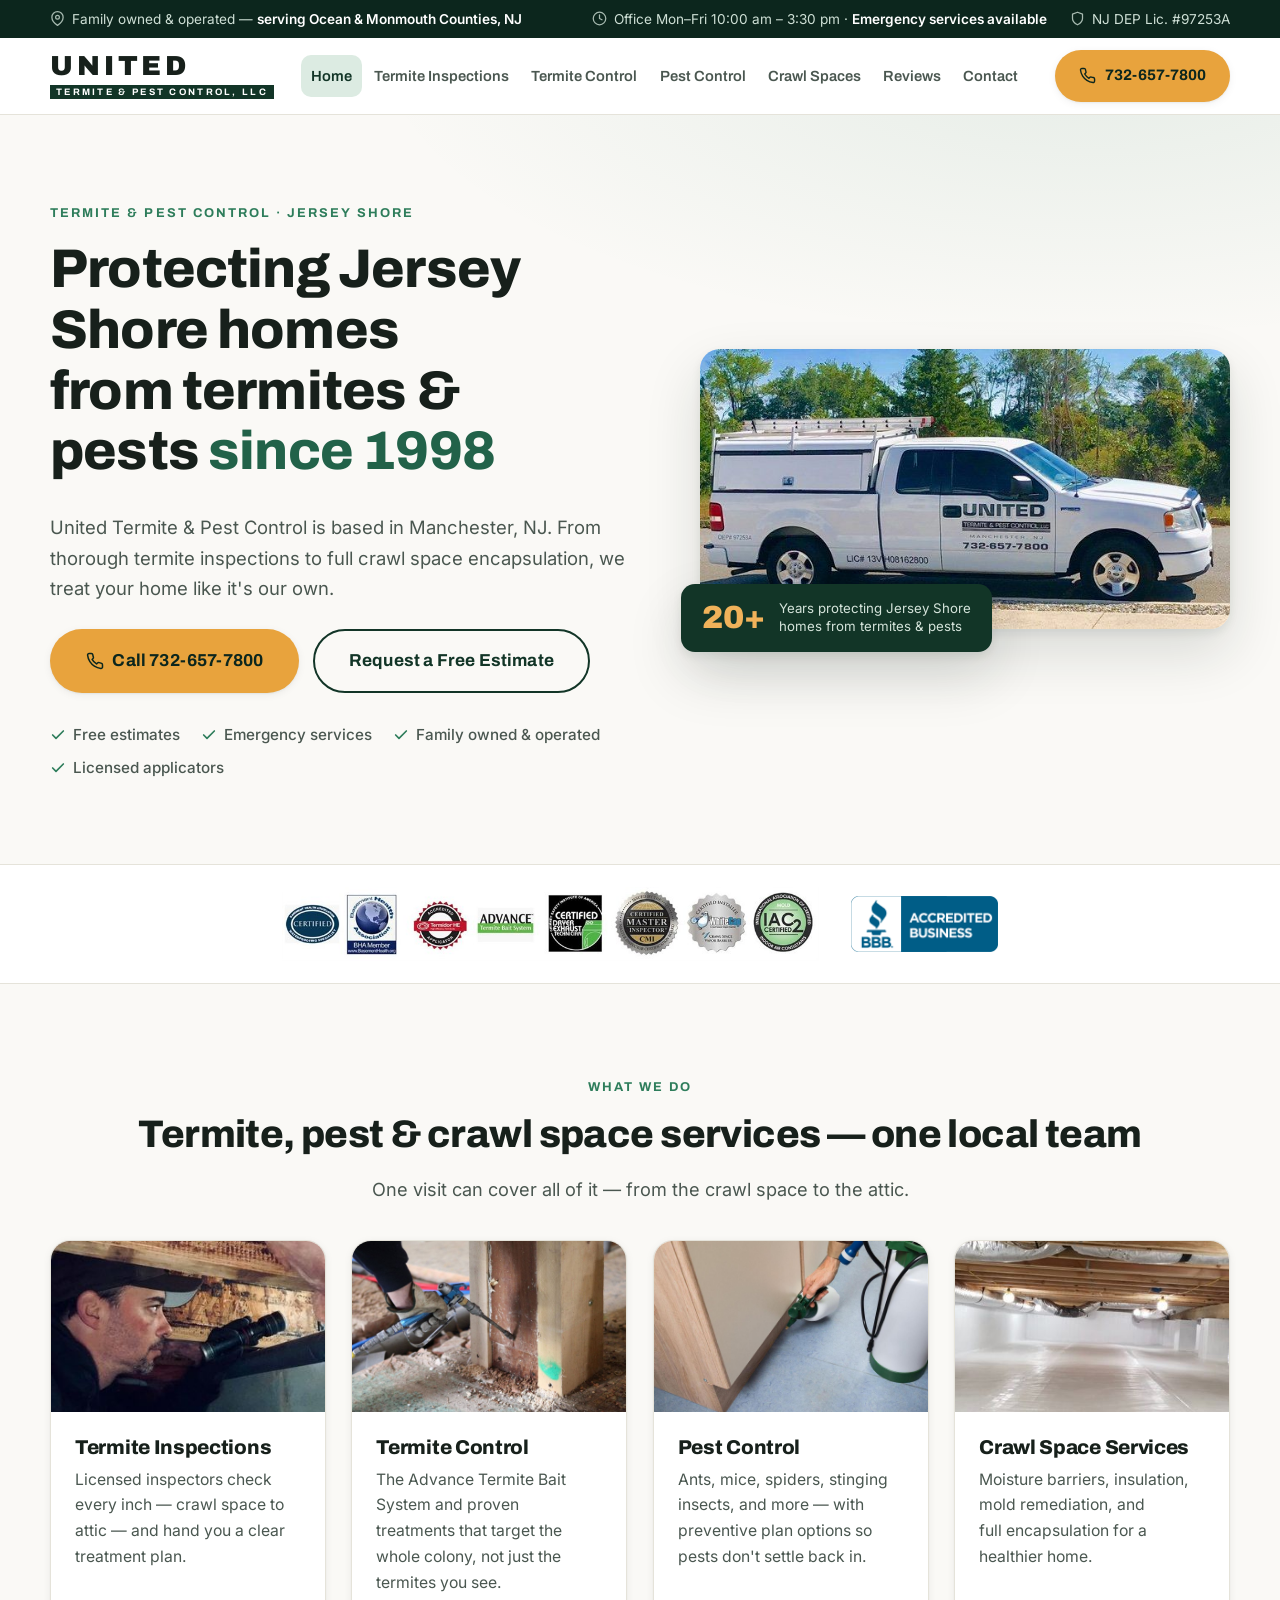
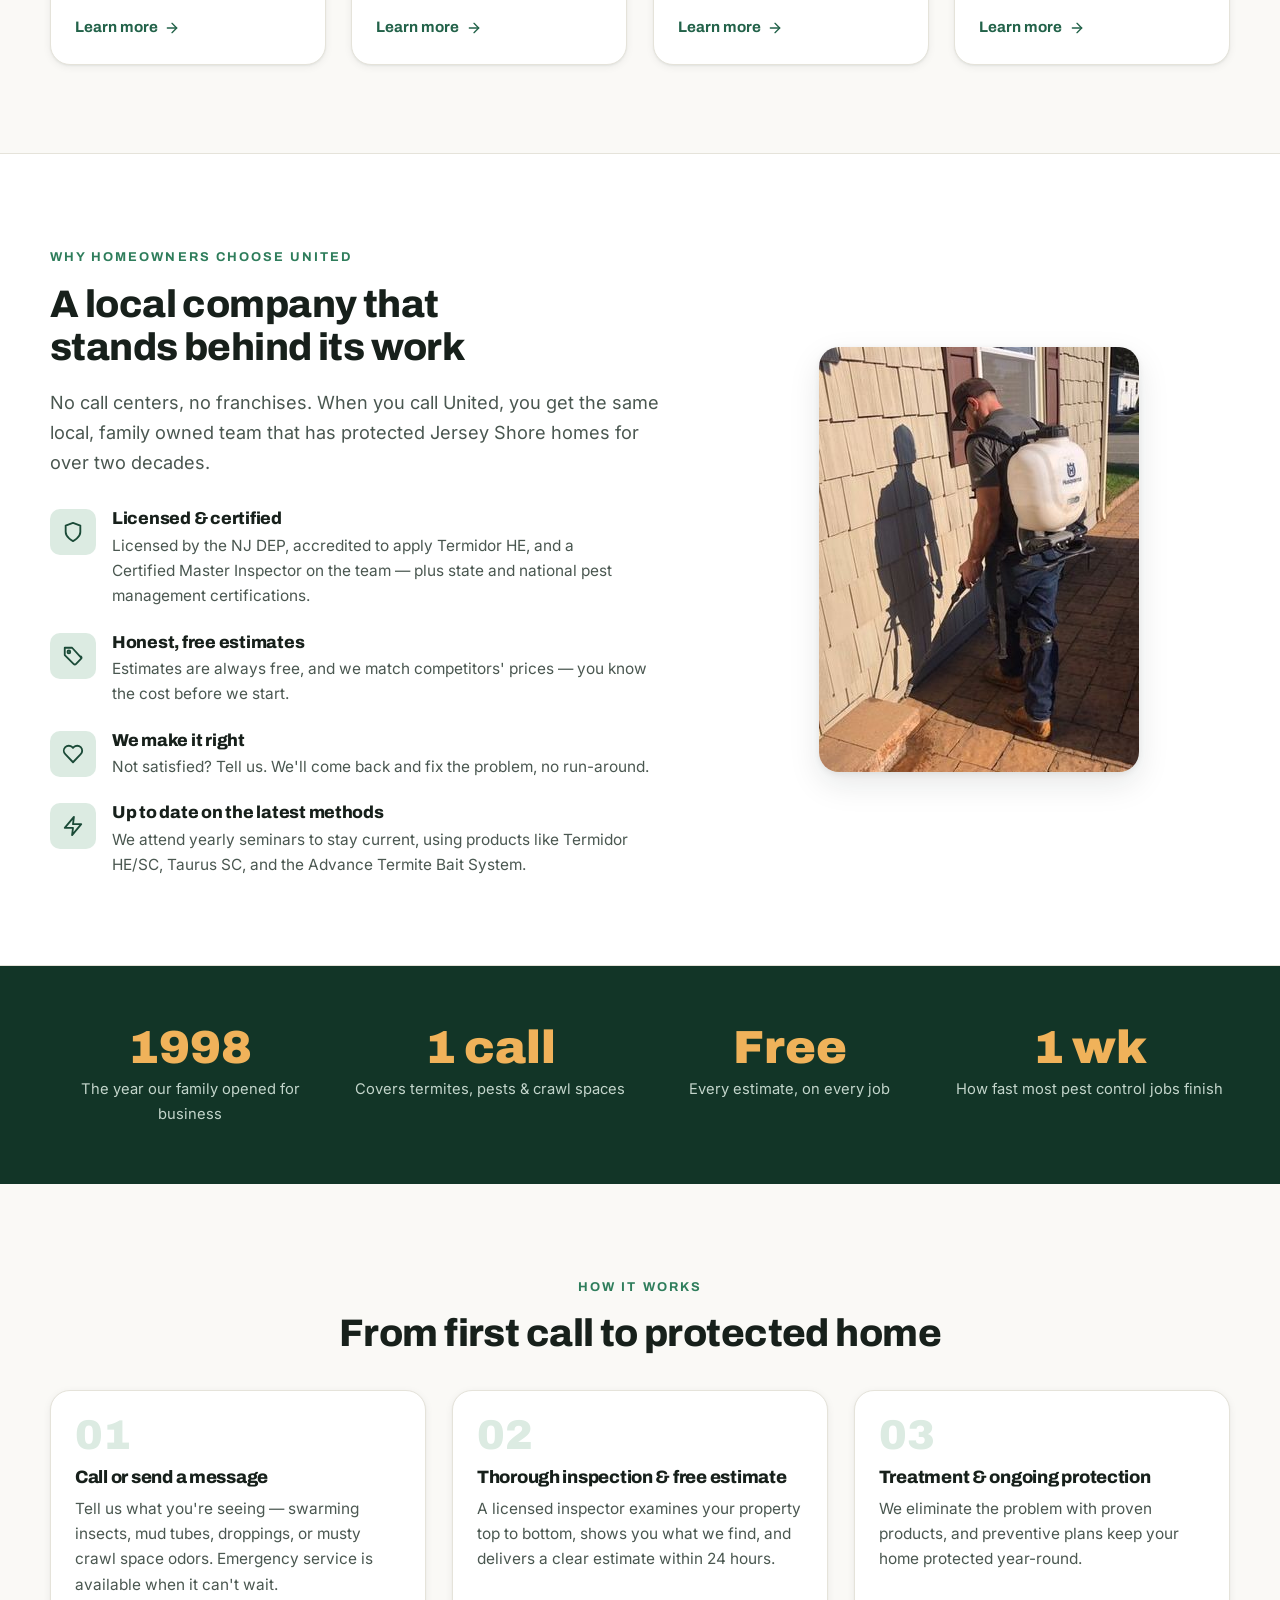
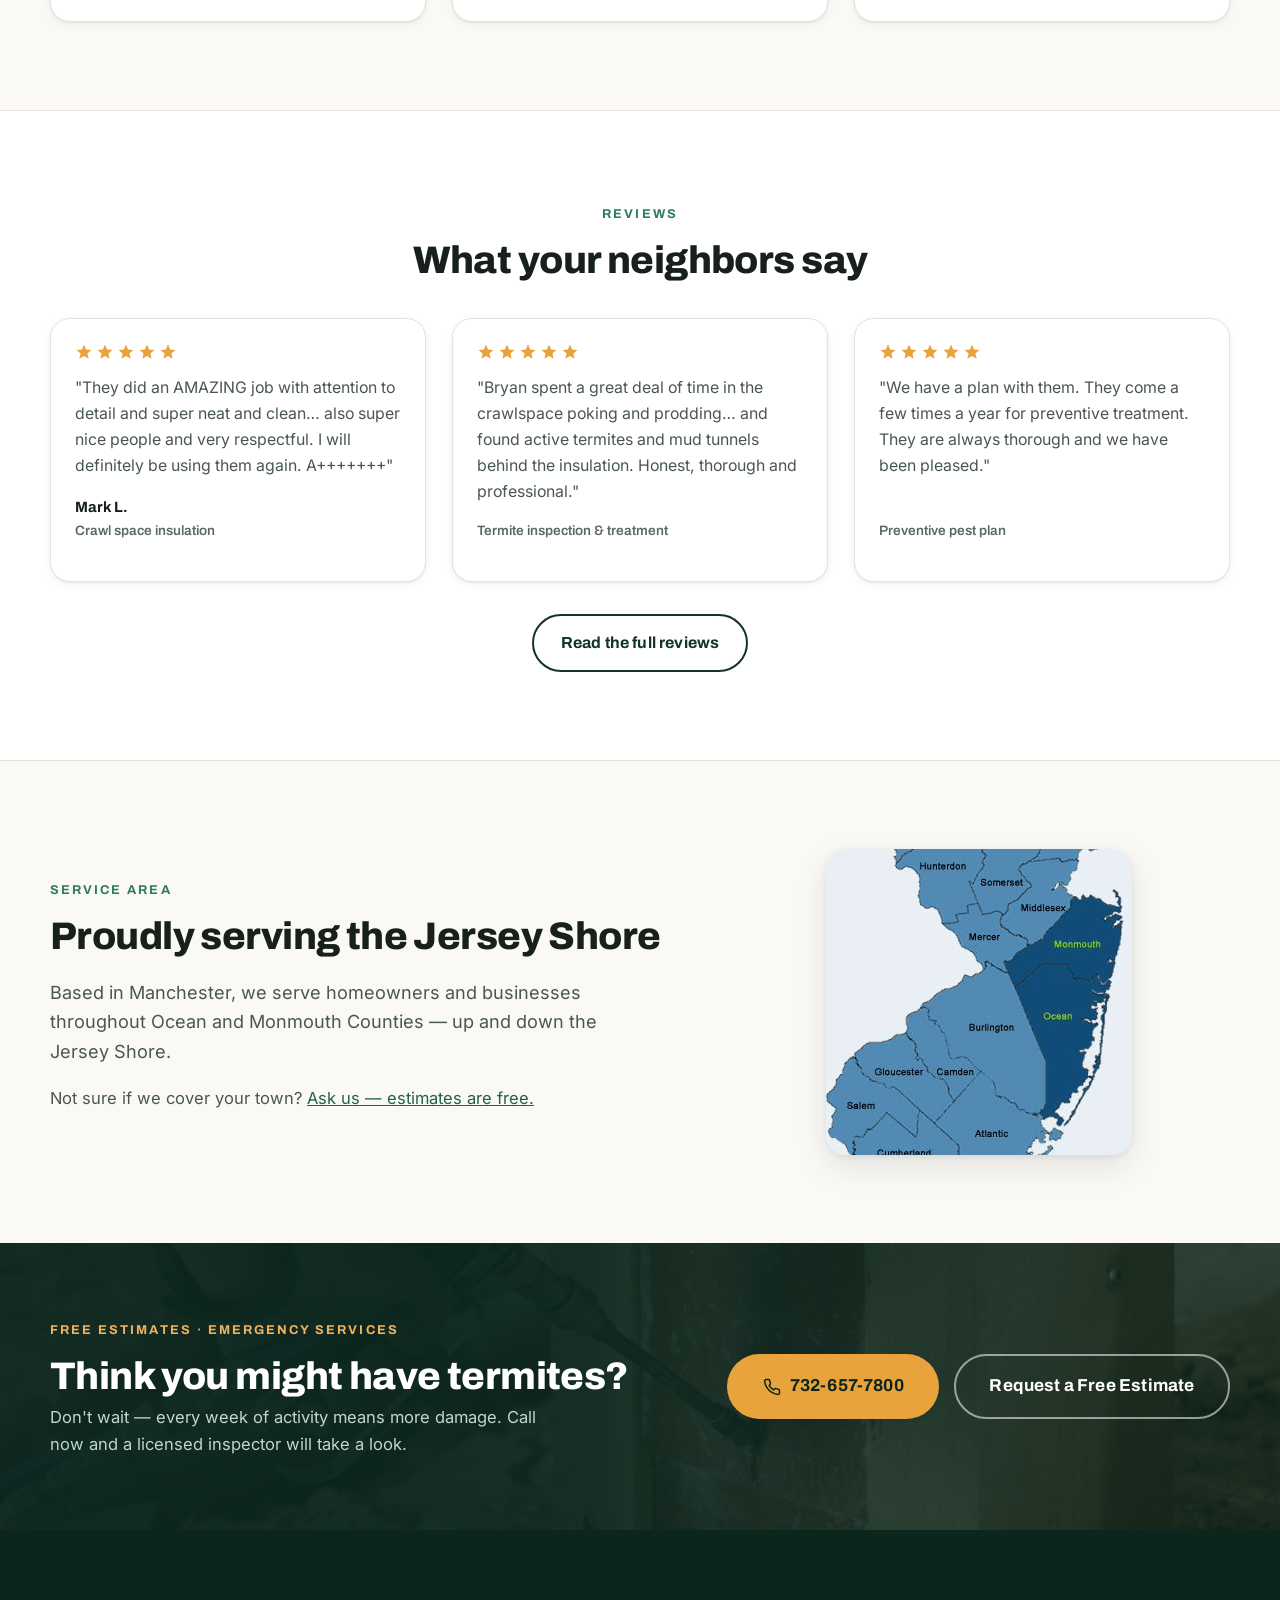
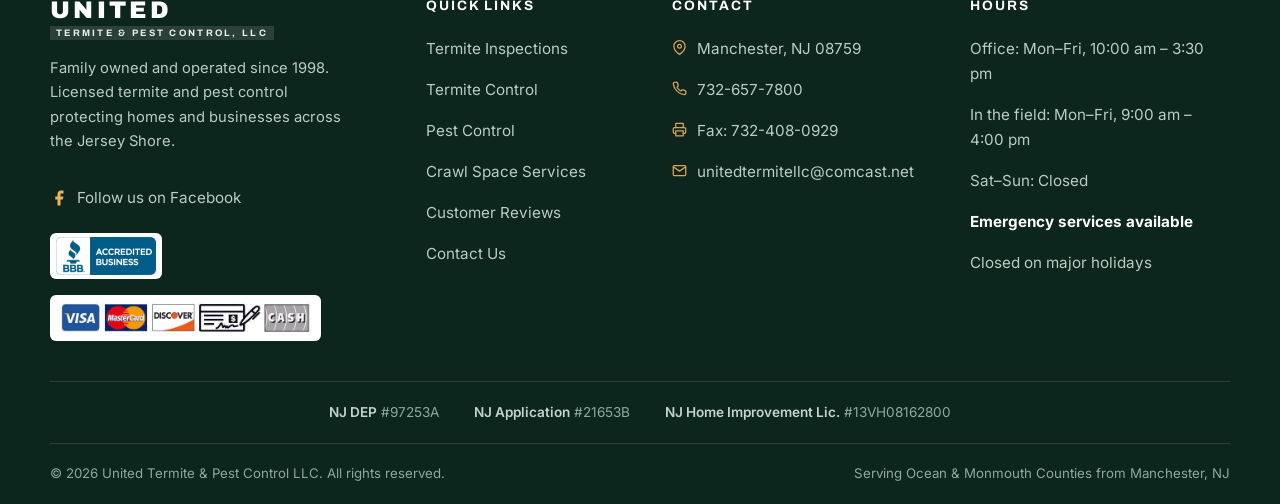
==== commit 2664b3b2: "Update hours: office 10:00-3:30, field crews 9:00-4:00 Replaces the old site's single "Mon-Fri 9:00 " ====
--- a/index.html
+++ b/index.html
@@ -46,8 +46,8 @@
     "openingHoursSpecification": [{
       "@type": "OpeningHoursSpecification",
       "dayOfWeek": ["Monday", "Tuesday", "Wednesday", "Thursday", "Friday"],
-      "opens": "09:00",
-      "closes": "16:30"
+      "opens": "10:00",
+      "closes": "15:30"
     }],
     "sameAs": ["https://www.facebook.com/united-termite-pest-control-llc-146600598717512"]
   }
@@ -65,7 +65,7 @@
       <div class="topbar-right">
         <span class="topbar-item topbar-hours">
           <svg width="15" height="15" viewBox="0 0 24 24" fill="none" stroke="currentColor" stroke-width="2" stroke-linecap="round" stroke-linejoin="round" aria-hidden="true"><circle cx="12" cy="12" r="10"/><polyline points="12 6 12 12 16 14"/></svg>
-          <span>Mon–Fri 9:00 am – 4:30 pm · <strong>Emergency services available</strong></span>
+          <span>Office Mon–Fri 10:00 am – 3:30 pm · <strong>Emergency services available</strong></span>
         </span>
         <span class="topbar-item">
           <svg width="15" height="15" viewBox="0 0 24 24" fill="none" stroke="currentColor" stroke-width="2" stroke-linecap="round" stroke-linejoin="round" aria-hidden="true"><path d="M12 22s8-4 8-10V5l-8-3-8 3v7c0 6 8 10 8 10z"/></svg>
@@ -394,7 +394,8 @@
         <div class="footer-col">
           <h3 class="footer-heading">Hours</h3>
           <ul>
-            <li><span>Mon–Fri: 9:00 am – 4:30 pm</span></li>
+            <li><span>Office: Mon–Fri, 10:00 am – 3:30 pm</span></li>
+            <li><span>In the field: Mon–Fri, 9:00 am – 4:00 pm</span></li>
             <li><span>Sat–Sun: Closed</span></li>
             <li><span><strong>Emergency services available</strong></span></li>
             <li><span>Closed on major holidays</span></li>
--- a/css/styles.css
+++ b/css/styles.css
@@ -967,10 +967,12 @@
 .info-card li { padding-block: 0.12rem; }
 .info-card a { text-decoration: none; font-weight: 500; }
 
-.hours-table { width: 100%; border-collapse: collapse; font-size: 0.96rem; color: var(--ink-soft); }
-.hours-table th, .hours-table td { padding: 0.3rem 0; }
-.hours-table th { font-weight: 400; text-align: left; }
-.hours-table td:last-child { text-align: right; font-weight: 600; color: var(--ink); }
+/* Label above value, so the longer entries ("Technicians in the field")
+   stay readable inside a narrow info card. */
+.hours-list { list-style: none; padding: 0; margin: 0; display: grid; gap: 0.5rem; }
+.hours-list li { display: flex; flex-direction: column; }
+.hours-list span { font-size: 0.85rem; color: var(--ink-faint); }
+.hours-list strong { font-size: 0.95rem; font-weight: 600; color: var(--ink); }
 
 /* Forms */
 .form-panel {
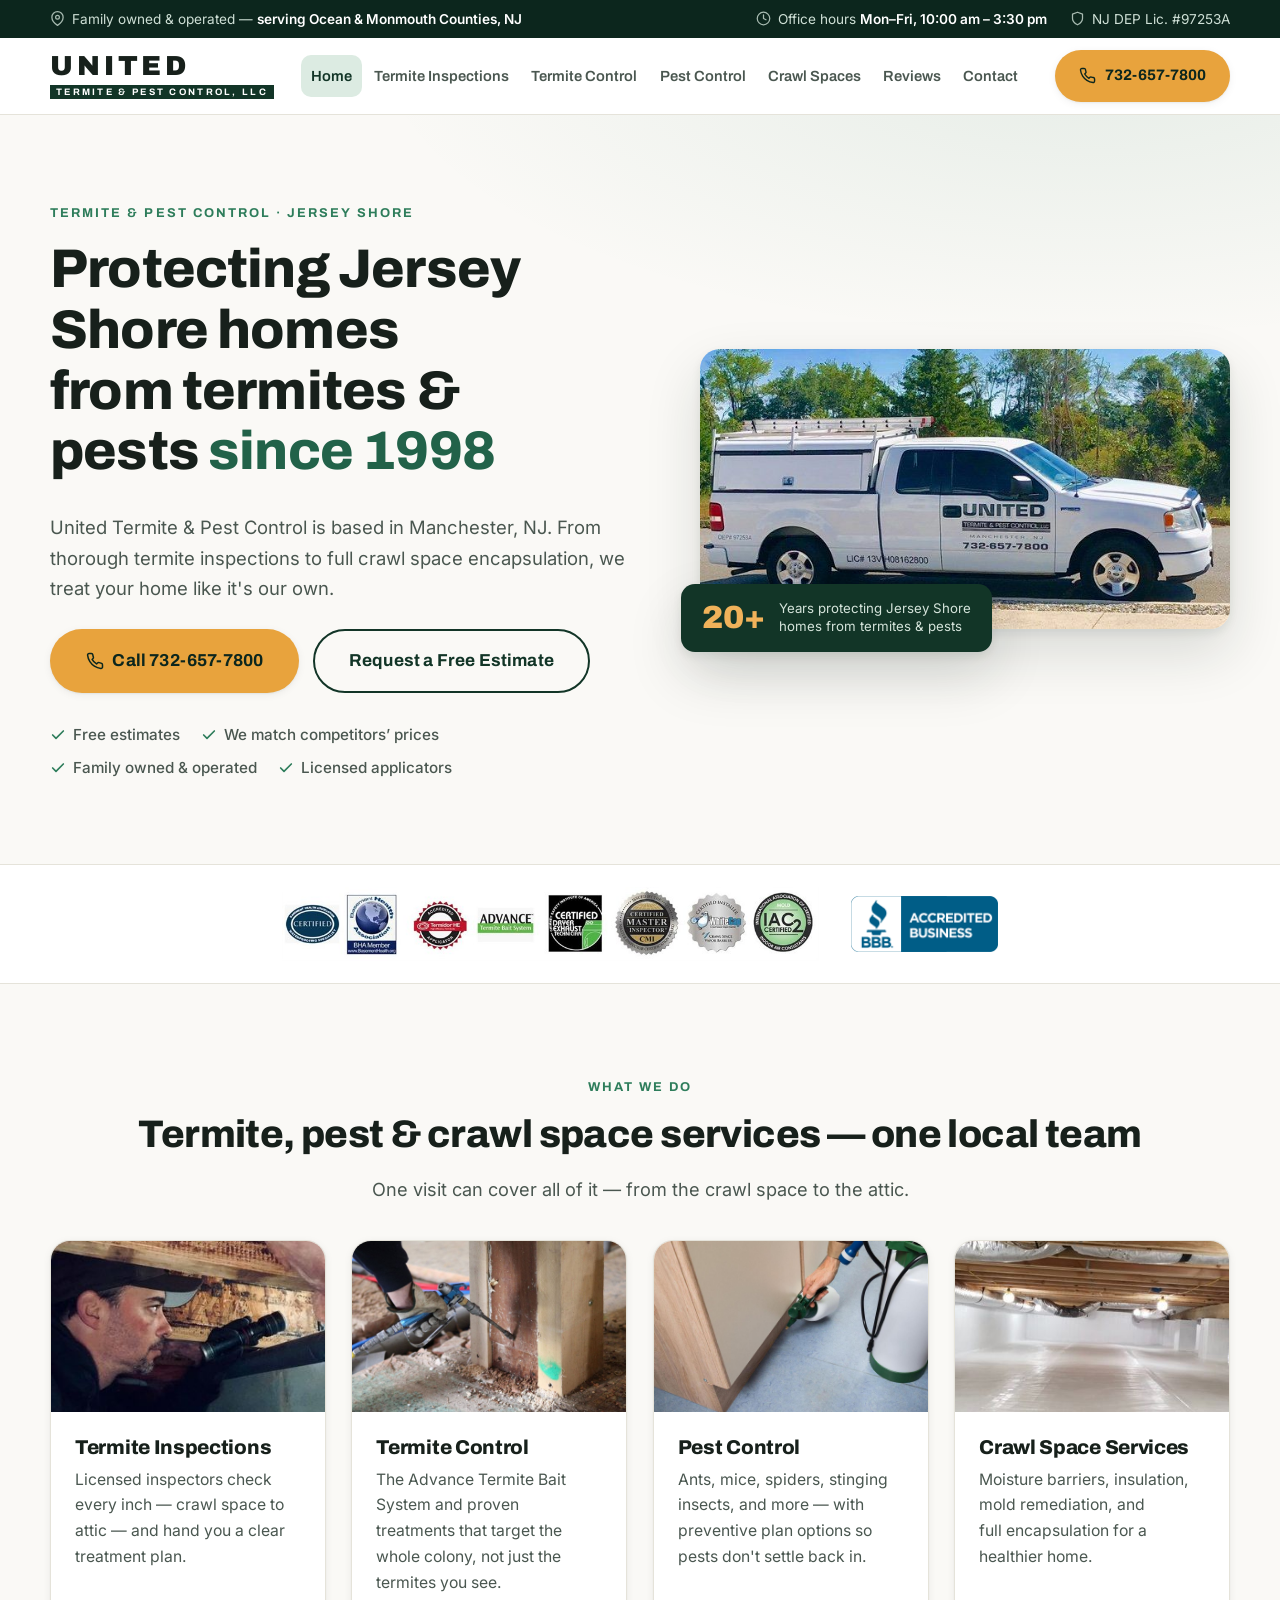
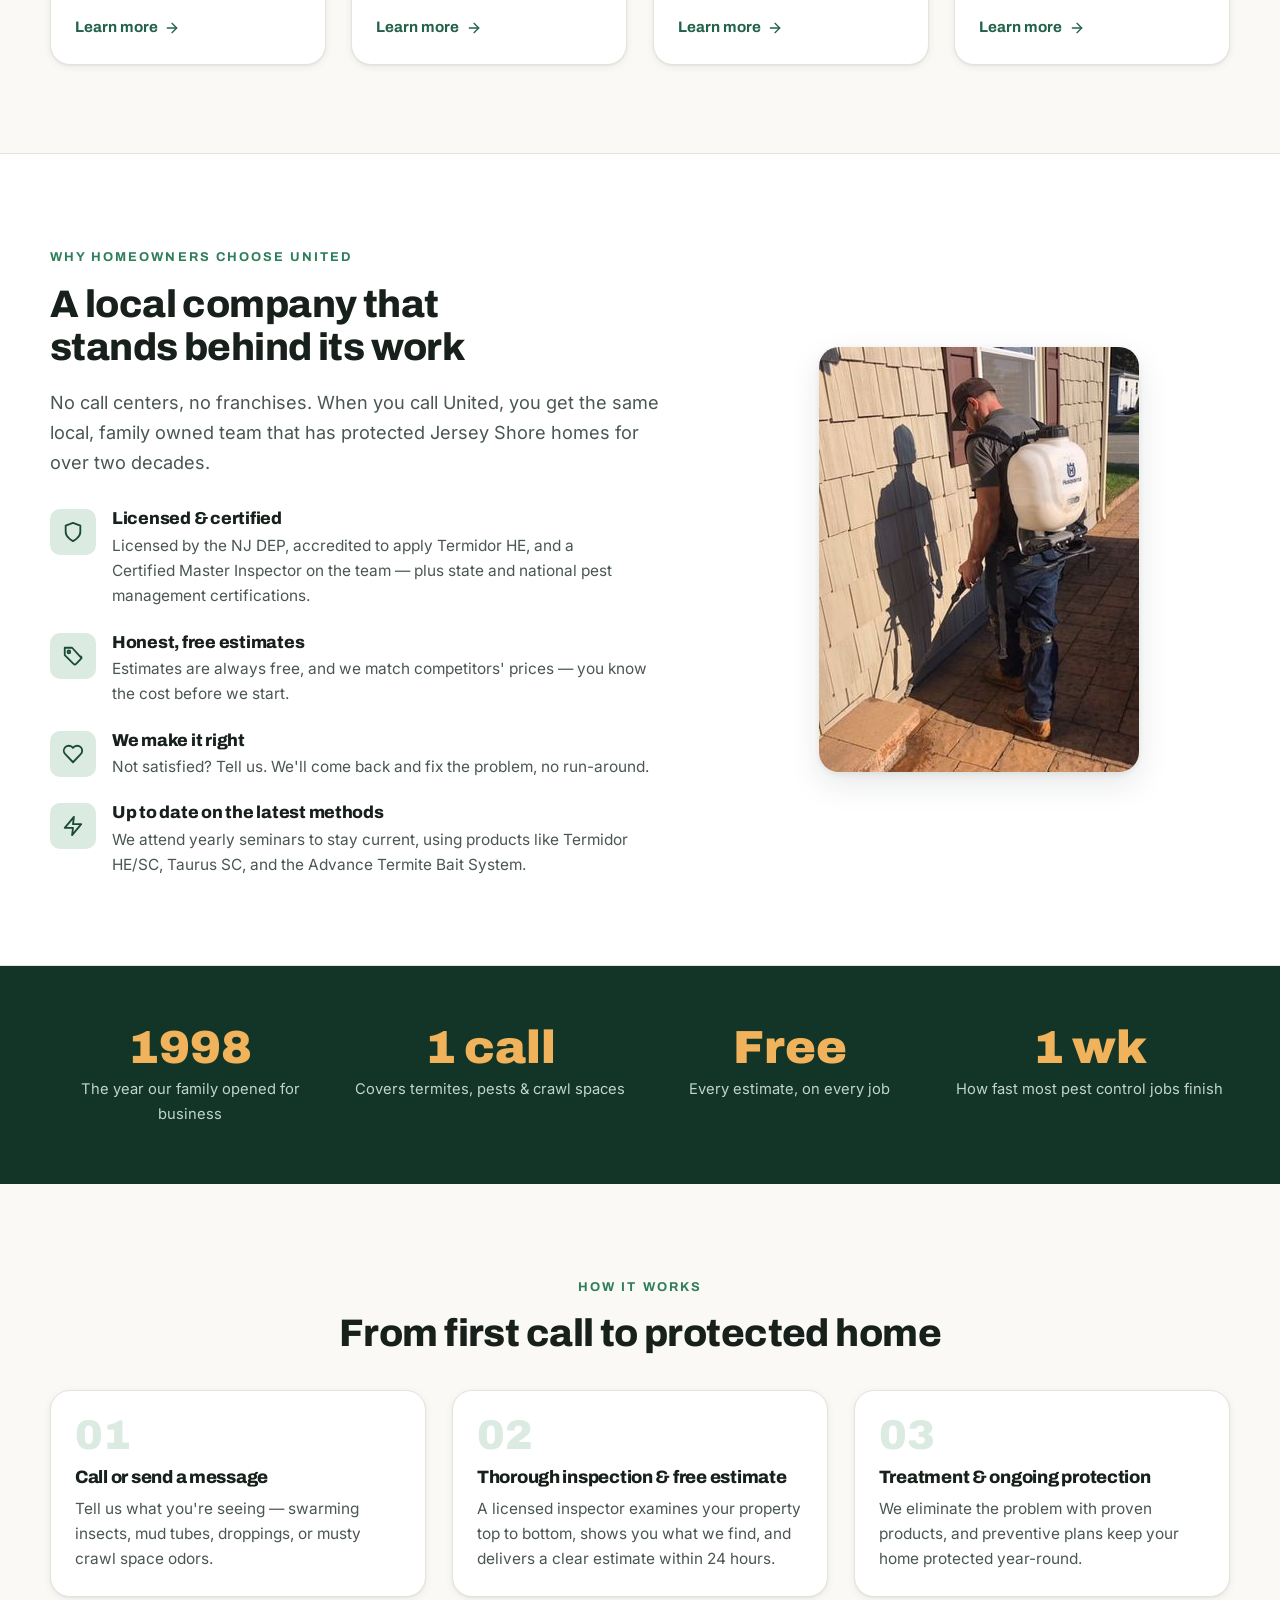
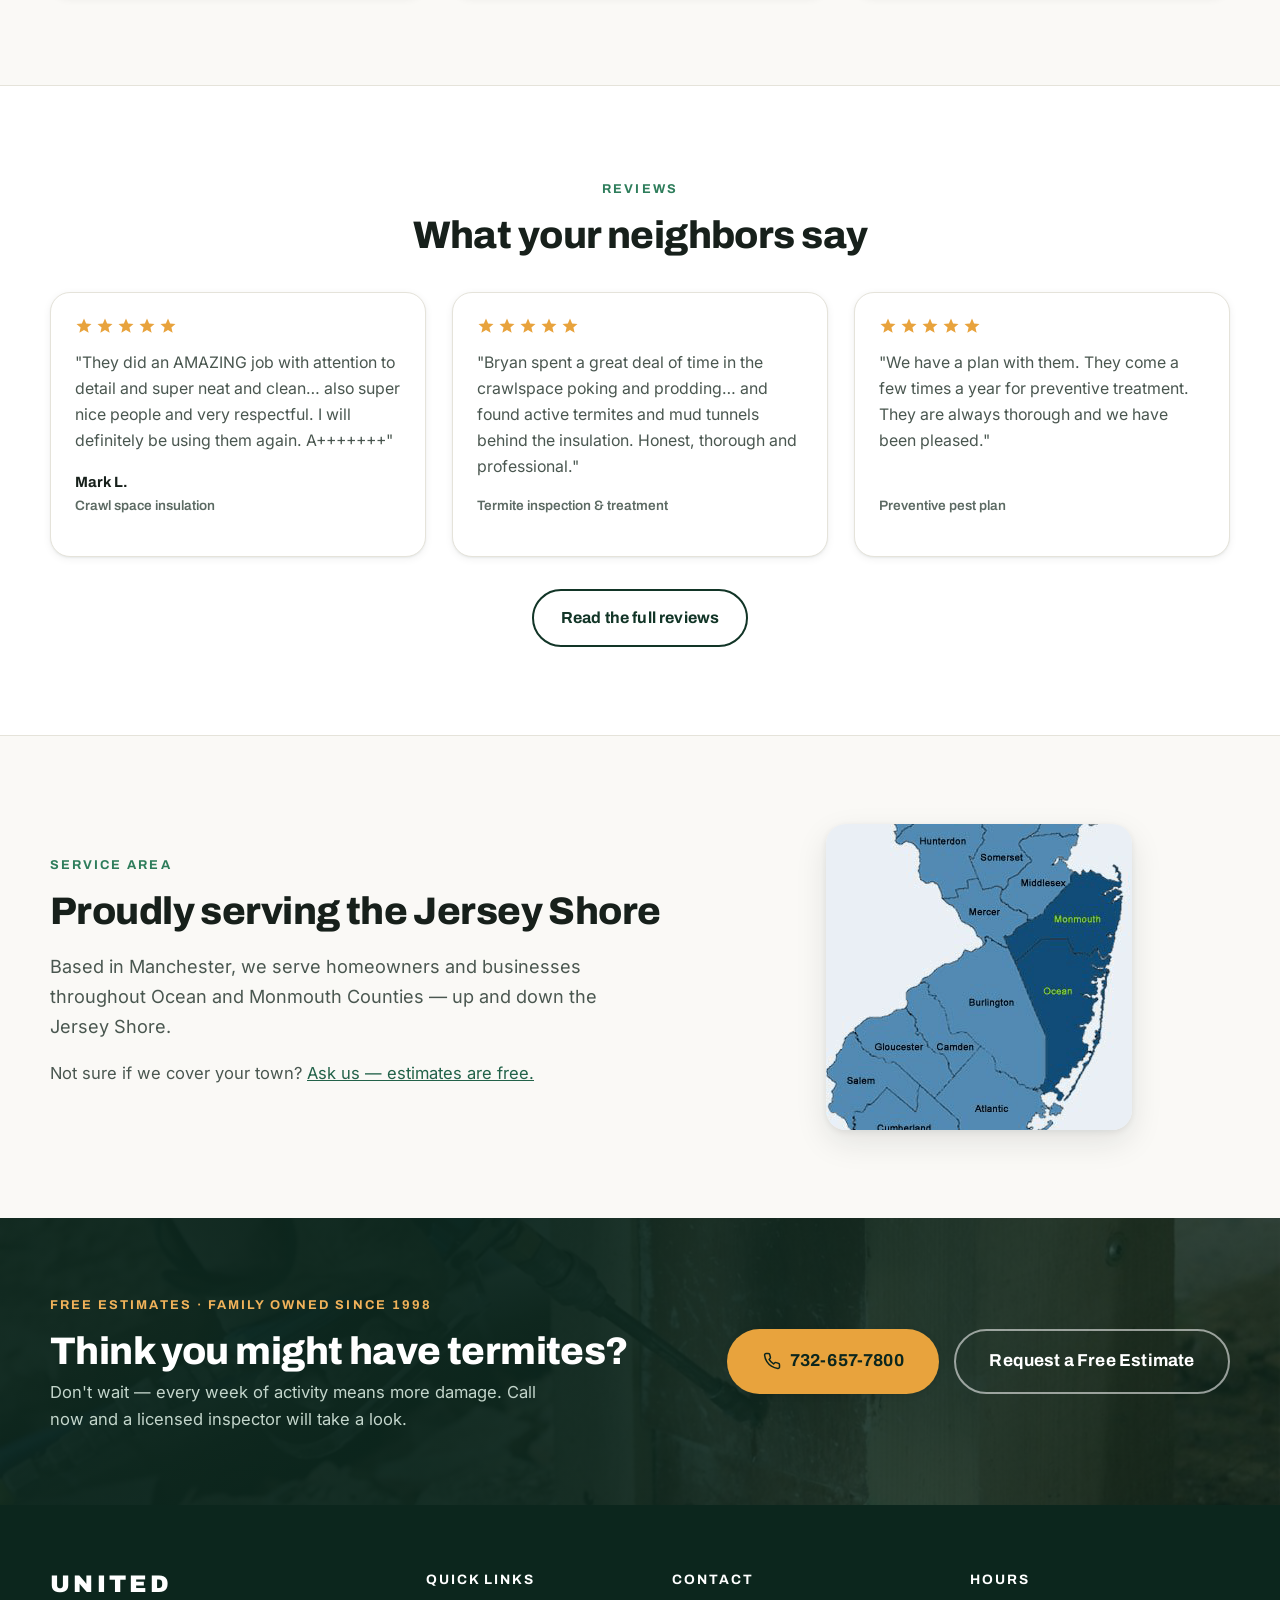
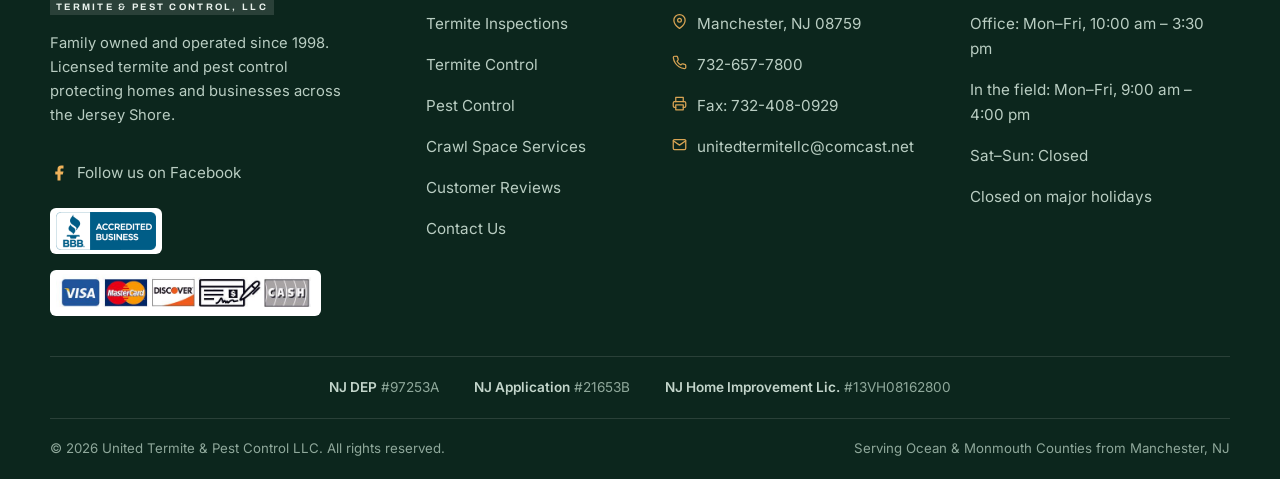
==== commit c4a8c997: "Remove emergency-service claim (business does not offer it) The old Hibu site advertised "Emergency " ====
--- a/index.html
+++ b/index.html
@@ -6,7 +6,7 @@
   <meta name="theme-color" content="#0c261d">
   <meta name="twitter:card" content="summary_large_image">
   <title>United Termite &amp; Pest Control LLC | Manchester, NJ</title>
-  <meta name="description" content="Family owned termite &amp; pest control serving Ocean &amp; Monmouth Counties, NJ since 1998. Free estimates &amp; emergency service. Call 732-657-7800.">
+  <meta name="description" content="Family owned termite &amp; pest control serving Ocean &amp; Monmouth Counties, NJ since 1998. Free estimates from licensed inspectors. Call 732-657-7800.">
   <link rel="canonical" href="https://www.unitedtermitenj.net/">
   <meta property="og:type" content="website">
   <meta property="og:title" content="United Termite &amp; Pest Control LLC | Manchester, NJ">
@@ -65,7 +65,7 @@
       <div class="topbar-right">
         <span class="topbar-item topbar-hours">
           <svg width="15" height="15" viewBox="0 0 24 24" fill="none" stroke="currentColor" stroke-width="2" stroke-linecap="round" stroke-linejoin="round" aria-hidden="true"><circle cx="12" cy="12" r="10"/><polyline points="12 6 12 12 16 14"/></svg>
-          <span>Office Mon–Fri 10:00 am – 3:30 pm · <strong>Emergency services available</strong></span>
+          <span>Office hours <strong>Mon–Fri, 10:00 am – 3:30 pm</strong></span>
         </span>
         <span class="topbar-item">
           <svg width="15" height="15" viewBox="0 0 24 24" fill="none" stroke="currentColor" stroke-width="2" stroke-linecap="round" stroke-linejoin="round" aria-hidden="true"><path d="M12 22s8-4 8-10V5l-8-3-8 3v7c0 6 8 10 8 10z"/></svg>
@@ -122,7 +122,7 @@
           </div>
           <ul class="hero-points">
             <li><svg width="16" height="16" viewBox="0 0 24 24" fill="none" stroke="currentColor" stroke-width="2.5" stroke-linecap="round" stroke-linejoin="round" aria-hidden="true"><polyline points="20 6 9 17 4 12"/></svg>Free estimates</li>
-            <li><svg width="16" height="16" viewBox="0 0 24 24" fill="none" stroke="currentColor" stroke-width="2.5" stroke-linecap="round" stroke-linejoin="round" aria-hidden="true"><polyline points="20 6 9 17 4 12"/></svg>Emergency services</li>
+            <li><svg width="16" height="16" viewBox="0 0 24 24" fill="none" stroke="currentColor" stroke-width="2.5" stroke-linecap="round" stroke-linejoin="round" aria-hidden="true"><polyline points="20 6 9 17 4 12"/></svg>We match competitors’ prices</li>
             <li><svg width="16" height="16" viewBox="0 0 24 24" fill="none" stroke="currentColor" stroke-width="2.5" stroke-linecap="round" stroke-linejoin="round" aria-hidden="true"><polyline points="20 6 9 17 4 12"/></svg>Family owned &amp; operated</li>
             <li><svg width="16" height="16" viewBox="0 0 24 24" fill="none" stroke="currentColor" stroke-width="2.5" stroke-linecap="round" stroke-linejoin="round" aria-hidden="true"><polyline points="20 6 9 17 4 12"/></svg>Licensed applicators</li>
           </ul>
@@ -257,7 +257,7 @@
         <div class="grid grid--3 steps grid-below-intro">
           <div class="card step reveal">
             <h3>Call or send a message</h3>
-            <p>Tell us what you're seeing — swarming insects, mud tubes, droppings, or musty crawl space odors. Emergency service is available when it can't wait.</p>
+            <p>Tell us what you're seeing — swarming insects, mud tubes, droppings, or musty crawl space odors.</p>
           </div>
           <div class="card step reveal">
             <h3>Thorough inspection &amp; free estimate</h3>
@@ -326,7 +326,7 @@
     <section class="cta-band cta-band--photo">
       <div class="container">
         <div class="reveal">
-          <span class="kicker">Free estimates · Emergency services</span>
+          <span class="kicker">Free estimates · Family owned since 1998</span>
           <h2>Think you might have termites?</h2>
           <p>Don't wait — every week of activity means more damage. Call now and a licensed inspector will take a look.</p>
         </div>
@@ -397,7 +397,6 @@
             <li><span>Office: Mon–Fri, 10:00 am – 3:30 pm</span></li>
             <li><span>In the field: Mon–Fri, 9:00 am – 4:00 pm</span></li>
             <li><span>Sat–Sun: Closed</span></li>
-            <li><span><strong>Emergency services available</strong></span></li>
             <li><span>Closed on major holidays</span></li>
           </ul>
         </div>
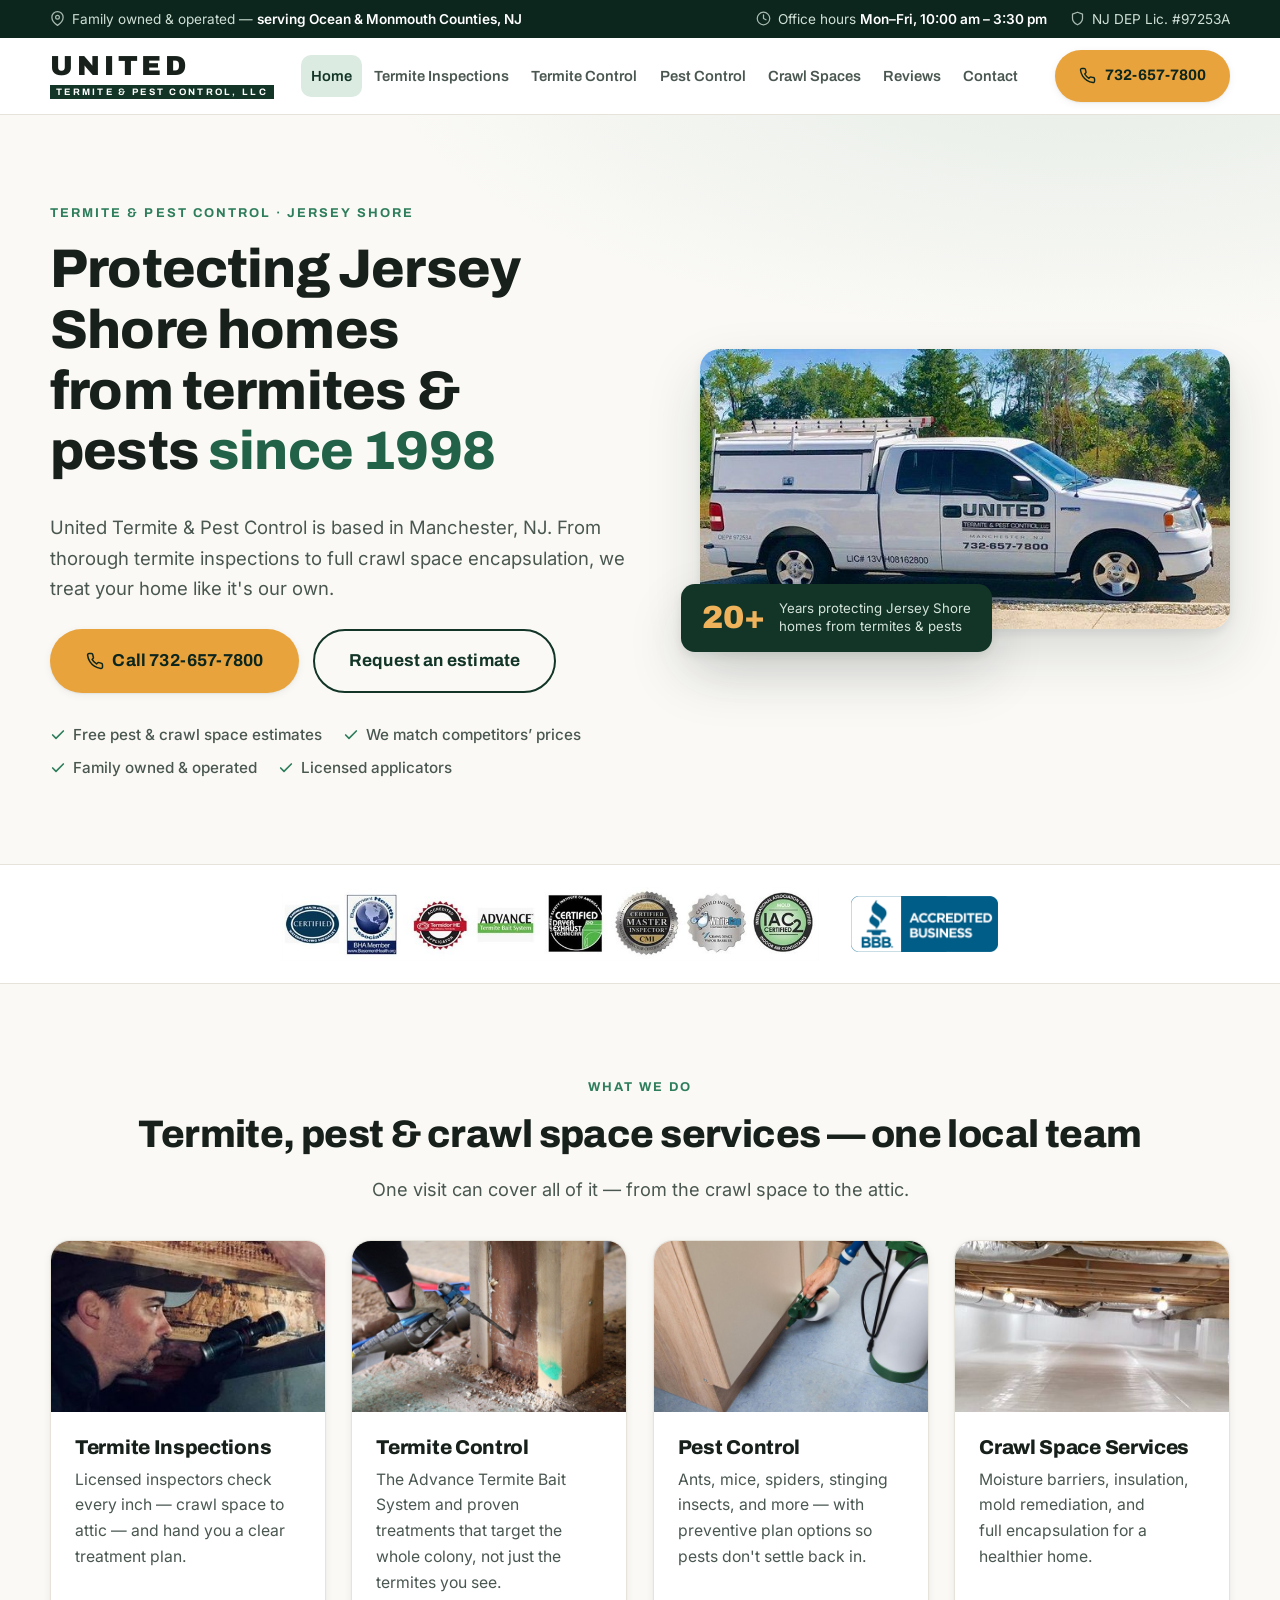
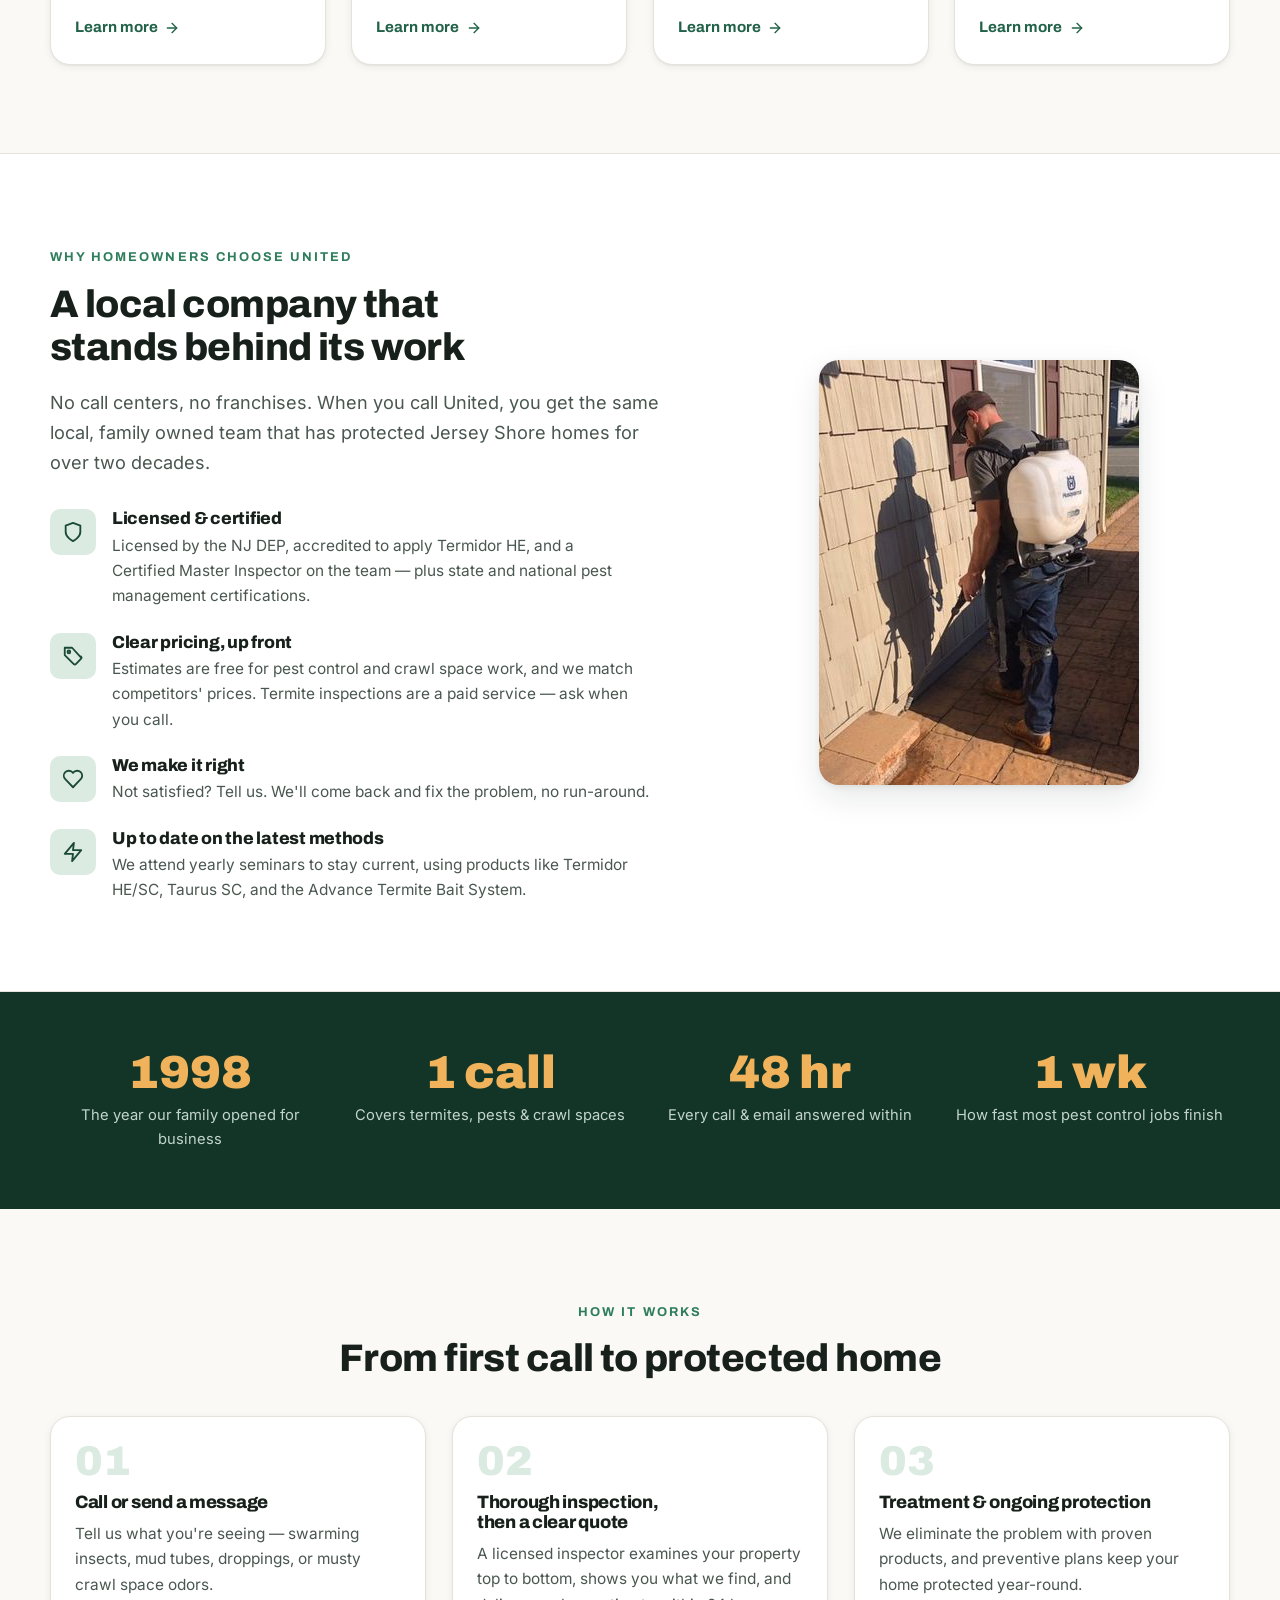
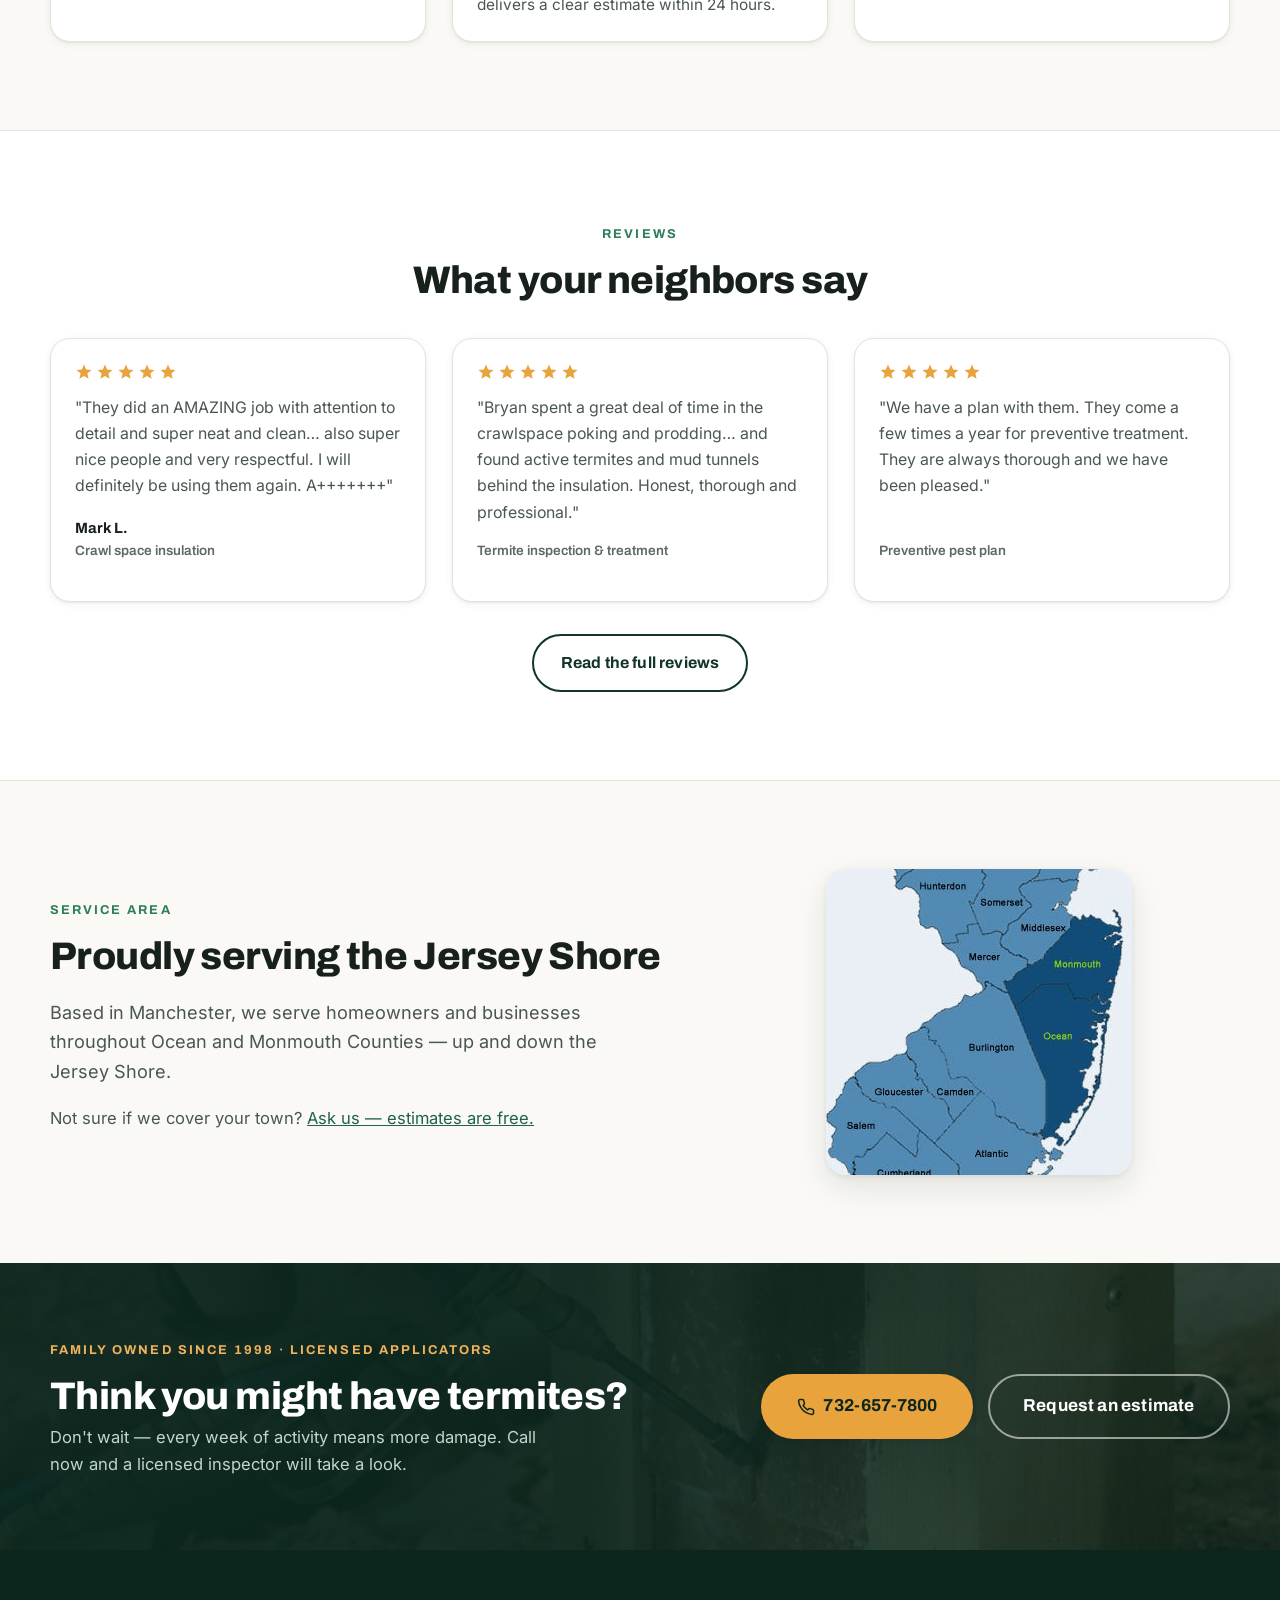
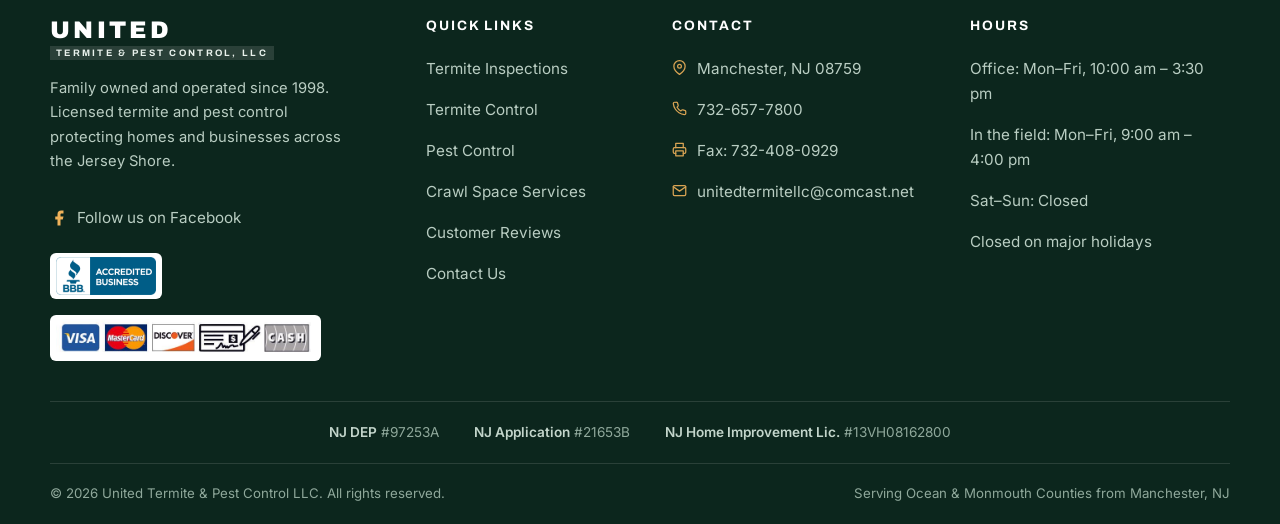
==== commit b13f4e6b: "Scope the free-estimate promise; state the termite inspection fee Callers were expecting a free term" ====
--- a/index.html
+++ b/index.html
@@ -6,11 +6,11 @@
   <meta name="theme-color" content="#0c261d">
   <meta name="twitter:card" content="summary_large_image">
   <title>United Termite &amp; Pest Control LLC | Manchester, NJ</title>
-  <meta name="description" content="Family owned termite &amp; pest control serving Ocean &amp; Monmouth Counties, NJ since 1998. Free estimates from licensed inspectors. Call 732-657-7800.">
+  <meta name="description" content="Family owned termite &amp; pest control on the Jersey Shore since 1998. Free estimates on pest control &amp; crawl space work. Call 732-657-7800.">
   <link rel="canonical" href="https://www.unitedtermitenj.net/">
   <meta property="og:type" content="website">
   <meta property="og:title" content="United Termite &amp; Pest Control LLC | Manchester, NJ">
-  <meta property="og:description" content="Family owned termite &amp; pest control serving the Jersey Shore since 1998. Free estimates — call 732-657-7800.">
+  <meta property="og:description" content="Family owned termite &amp; pest control serving the Jersey Shore since 1998. Call 732-657-7800.">
   <meta property="og:image" content="https://www.unitedtermitenj.net/images/og-card.jpg">
   <meta property="og:url" content="https://www.unitedtermitenj.net/">
   <link rel="icon" type="image/svg+xml" href="favicon.svg">
@@ -118,10 +118,10 @@
               <svg width="18" height="18" viewBox="0 0 24 24" fill="none" stroke="currentColor" stroke-width="2" stroke-linecap="round" stroke-linejoin="round" aria-hidden="true"><path d="M22 16.92v3a2 2 0 0 1-2.18 2 19.79 19.79 0 0 1-8.63-3.07 19.5 19.5 0 0 1-6-6 19.79 19.79 0 0 1-3.07-8.67A2 2 0 0 1 4.11 2h3a2 2 0 0 1 2 1.72 12.84 12.84 0 0 0 .7 2.81 2 2 0 0 1-.45 2.11L8.09 9.91a16 16 0 0 0 6 6l1.27-1.27a2 2 0 0 1 2.11-.45 12.84 12.84 0 0 0 2.81.7A2 2 0 0 1 22 16.92z"/></svg>
               Call 732-657-7800
             </a>
-            <a class="btn btn--outline btn--lg" href="contact.html">Request a Free Estimate</a>
+            <a class="btn btn--outline btn--lg" href="contact.html">Request an estimate</a>
           </div>
           <ul class="hero-points">
-            <li><svg width="16" height="16" viewBox="0 0 24 24" fill="none" stroke="currentColor" stroke-width="2.5" stroke-linecap="round" stroke-linejoin="round" aria-hidden="true"><polyline points="20 6 9 17 4 12"/></svg>Free estimates</li>
+            <li><svg width="16" height="16" viewBox="0 0 24 24" fill="none" stroke="currentColor" stroke-width="2.5" stroke-linecap="round" stroke-linejoin="round" aria-hidden="true"><polyline points="20 6 9 17 4 12"/></svg>Free pest &amp; crawl space estimates</li>
             <li><svg width="16" height="16" viewBox="0 0 24 24" fill="none" stroke="currentColor" stroke-width="2.5" stroke-linecap="round" stroke-linejoin="round" aria-hidden="true"><polyline points="20 6 9 17 4 12"/></svg>We match competitors’ prices</li>
             <li><svg width="16" height="16" viewBox="0 0 24 24" fill="none" stroke="currentColor" stroke-width="2.5" stroke-linecap="round" stroke-linejoin="round" aria-hidden="true"><polyline points="20 6 9 17 4 12"/></svg>Family owned &amp; operated</li>
             <li><svg width="16" height="16" viewBox="0 0 24 24" fill="none" stroke="currentColor" stroke-width="2.5" stroke-linecap="round" stroke-linejoin="round" aria-hidden="true"><polyline points="20 6 9 17 4 12"/></svg>Licensed applicators</li>
@@ -208,8 +208,8 @@
             <div class="feature">
               <span class="feature-icon"><svg width="22" height="22" viewBox="0 0 24 24" fill="none" stroke="currentColor" stroke-width="2" stroke-linecap="round" stroke-linejoin="round" aria-hidden="true"><path d="M20.59 13.41 11 3H3v8l9.59 9.59a2 2 0 0 0 2.82 0l5.18-5.36a2 2 0 0 0 0-2.82z"/><circle cx="7.5" cy="7.5" r="1.5"/></svg></span>
               <div>
-                <h3>Honest, free estimates</h3>
-                <p>Estimates are always free, and we match competitors' prices — you know the cost before we start.</p>
+                <h3>Clear pricing, up front</h3>
+                <p>Estimates are free for pest control and crawl space work, and we match competitors' prices. Termite inspections are a paid service — ask when you call.</p>
               </div>
             </div>
             <div class="feature">
@@ -241,7 +241,7 @@
         <div class="stats">
           <div class="stat reveal"><div class="num">1998</div><div class="lbl">The year our family opened for business</div></div>
           <div class="stat reveal"><div class="num">1 call</div><div class="lbl">Covers termites, pests &amp; crawl spaces</div></div>
-          <div class="stat reveal"><div class="num">Free</div><div class="lbl">Every estimate, on every job</div></div>
+          <div class="stat reveal"><div class="num">48 hr</div><div class="lbl">Every call &amp; email answered within</div></div>
           <div class="stat reveal"><div class="num">1 wk</div><div class="lbl">How fast most pest control jobs finish</div></div>
         </div>
       </div>
@@ -260,7 +260,7 @@
             <p>Tell us what you're seeing — swarming insects, mud tubes, droppings, or musty crawl space odors.</p>
           </div>
           <div class="card step reveal">
-            <h3>Thorough inspection &amp; free estimate</h3>
+            <h3>Thorough inspection, then a clear quote</h3>
             <p>A licensed inspector examines your property top to bottom, shows you what we find, and delivers a clear estimate within 24 hours.</p>
           </div>
           <div class="card step reveal">
@@ -326,7 +326,7 @@
     <section class="cta-band cta-band--photo">
       <div class="container">
         <div class="reveal">
-          <span class="kicker">Free estimates · Family owned since 1998</span>
+          <span class="kicker">Family owned since 1998 · Licensed applicators</span>
           <h2>Think you might have termites?</h2>
           <p>Don't wait — every week of activity means more damage. Call now and a licensed inspector will take a look.</p>
         </div>
@@ -335,7 +335,7 @@
             <svg width="18" height="18" viewBox="0 0 24 24" fill="none" stroke="currentColor" stroke-width="2" stroke-linecap="round" stroke-linejoin="round" aria-hidden="true"><path d="M22 16.92v3a2 2 0 0 1-2.18 2 19.79 19.79 0 0 1-8.63-3.07 19.5 19.5 0 0 1-6-6 19.79 19.79 0 0 1-3.07-8.67A2 2 0 0 1 4.11 2h3a2 2 0 0 1 2 1.72 12.84 12.84 0 0 0 .7 2.81 2 2 0 0 1-.45 2.11L8.09 9.91a16 16 0 0 0 6 6l1.27-1.27a2 2 0 0 1 2.11-.45 12.84 12.84 0 0 0 2.81.7A2 2 0 0 1 22 16.92z"/></svg>
             732-657-7800
           </a>
-          <a class="btn btn--light-outline btn--lg" href="contact.html">Request a Free Estimate</a>
+          <a class="btn btn--light-outline btn--lg" href="contact.html">Request an estimate</a>
         </div>
       </div>
     </section>
--- a/css/styles.css
+++ b/css/styles.css
@@ -258,14 +258,28 @@
 .topbar-item svg { flex: none; opacity: 0.8; }
 .topbar-right { display: flex; gap: 1.4rem; flex-wrap: wrap; }
 
-@media (max-width: 720px) {
-  .topbar-right .topbar-hours { display: none; }
-}
-@media (max-width: 560px) {
+/* The utility bar stays exactly one line at every width. Each threshold is
+   the measured width the remaining items need plus headroom — items are
+   477px (tagline + service area), 295px (hours), 160px (licence), with
+   16px/22.4px gaps, inside a container of min(1180px, viewport - 40px).
+   Everything dropped here still appears in the footer on every page. */
+@media (max-width: 1029px) {
+  /* 970px of content no longer fits: drop the licence chip. */
+  .topbar-right .topbar-item:not(.topbar-hours) { display: none; }
+}
+@media (max-width: 859px) {
+  /* 788px no longer fits: drop the "Family owned & operated" lead-in. */
+  .topbar-lede { display: none; }
+}
+@media (max-width: 679px) {
+  /* 603px no longer fits: drop the hours, keeping the service area. */
   .topbar-right { display: none; }
-  /* Keep the utility bar to a single line on phones: the service
-     area is the useful half, and 'family owned' repeats in the footer. */
-  .topbar-lede { display: none; }
+}
+@media (max-width: 400px) {
+  /* Smallest phones: shed the pin icon and tighten the type so the
+     service-area line still holds one row. */
+  .topbar { font-size: 0.8rem; }
+  .topbar-item > svg { display: none; }
 }
 
 /* --------------------------------------------------------------------------
